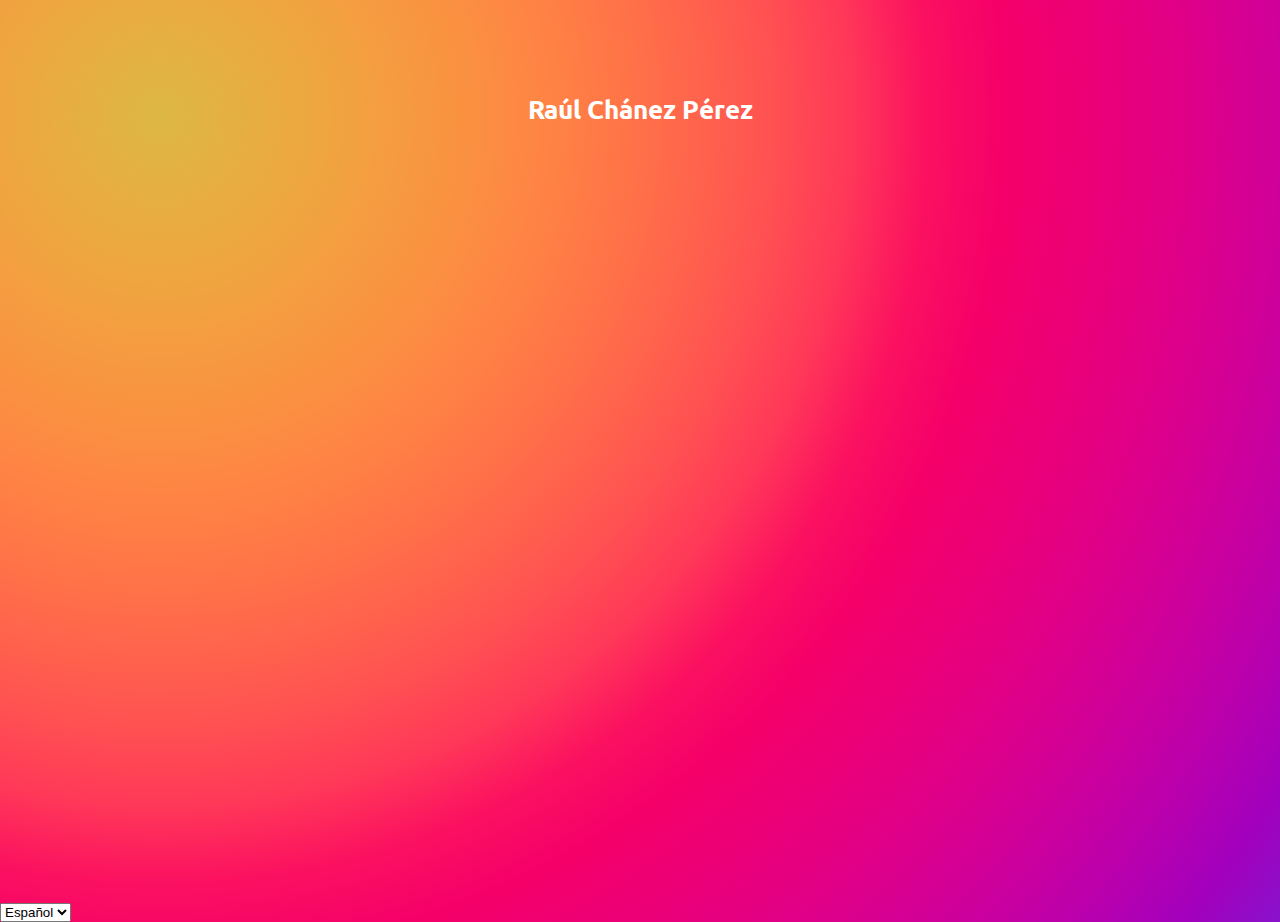
==== en/index.html @ fa61f263 "first commit" ====
<!DOCTYPE html>
<html lang="ES">

<head>
    <meta charset="UTF-8">
    <meta http-equiv="X-UA-Compatible" content="IE=edge">
    <meta name="viewport" content="width=device-width, initial-scale=1.0">
    <link rel="stylesheet" href="/css/style.css">
    <link rel="preconnect" href="https://fonts.gstatic.com">
    <link href="https://fonts.googleapis.com/css2?family=Ubuntu&display=swap" rel="stylesheet">
    <title>My CV</title>
</head>

<body>
    <header>
        <h1>Raúl Chánez Pérez</h1>
    </header>
    <footer>
        <select name="language" id="language" onchange="language()">
            <option value="ES" selected>Español</option>
            <option value="EN">English</option>
        </select>
    </footer>
    <script src="./js/code.js"></script>
</body>

</html>
---- css/style.css ----
* {
    box-sizing: border-box;
}

body {
    margin: 0;
    padding: 0;
    font-family: Ubuntu;
    background-image: radial-gradient(circle at 12.5% 12.5%, #dcb744 0, #e5af41 5.56%, #eea740 11.11%, #f59c40 16.67%, #fa9141 22.22%, #ff8444 27.78%, #ff7547 33.33%, #ff644c 38.89%, #ff5152 44.44%, #ff3858 50%, #fb1160 55.56%, #f50069 61.11%, #ed0075 66.67%, #e40082 72.22%, #d80090 77.78%, #ca009f 83.33%, #b800ae 88.89%, #a300bd 94.44%, #8912cb 100%);
}


/* Clear floats after the columns */

.row:after {
    content: "";
    display: table;
    clear: both;
}

header {
    background-size: cover;
    background-attachment: fixed;
    font-size: 1vw;
    height: 100vh;
    padding: 75px;
    color: white;
    text-align: center;
}

img {
    width: 20vw;
    height: 50vh;
    border-radius: 100px;
}

.column2 {
    width: 50%;
    padding: 75px;
    float: left;
}

#info {
    background-color: white;
    border-radius: 50px;
    margin: 50px;
}

.About>h2 {
    font-size: 30px;
}

.column1 {
    width: 100%;
    float: left;
    padding: 75px;
}

#experience {
    background-color: white;
    border-radius: 50px;
    margin: 50px;
}

#experience h2 {
    text-align: center;
    font-size: 3vw;
    color: blueviolet;
    ;
}

:root {
    --border-fondo1: 20px solid rgb(34, 231, 34, .3);
    --border-fondo2: 20px solid rgba(206, 11, 11, 0.3);
    --border-fondo3: 20px solid rgba(6, 22, 168, 0.3);
    --border1: 20px solid rgb(10, 214, 10);
    --border2: 20px solid rgb(204, 10, 4);
    --border3: 20px solid rgba(5, 21, 170);
}

.column2 .progreso {
    margin: 130px auto;
    border-radius: 50%;
    height: 200px;
    width: 200px;
    /*border-left: var(--border3);
    border-right: var(--border3);
    border-top: var(--border3);
    border-bottom: 25px solid transparent;*/
    position: relative;
    color: blueviolet;
    text-align: center;
}

.pro-1 {
    border: var(--border-fondo1);
    color: rgb(10, 214, 10);
}

.pro-2 {
    border: var(--border-fondo2);
    color: rgb(204, 10, 4);
}

.pro-3 {
    border: var(--border-fondo3);
    color: rgba(5, 21, 170);
}

.progreso h1 {
    font-family: sans-serif;
    margin-bottom: -37px;
}

.progreso h1,
h2 {
    margin-top: 40px;
}

.progreso h2 {
    font-size: 0.5vw;
    font-family: Arial, Helvetica, sans-serif;
}

.progreso .circle {
    border-radius: 50%;
    height: 100%;
    width: 100%;
    position: absolute;
    top: -20px;
    left: -20px;
    transform: rotate(-135deg);
}

.circle1 {
    border-top: var(--border1);
    border-left: var(--border1);
    border-right: 20px solid transparent;
    border-bottom: 20px solid transparent;
    animation: rotar1 1s linear forwards;
    animation-delay: 1s;
}

.circle2 {
    border-top: var(--border2);
    border-left: var(--border2);
    border-right: 20px solid transparent;
    border-bottom: 20px solid transparent;
    animation: rotar2 1s linear forwards;
    animation-delay: 2s;
}

.circle3 {
    border-top: var(--border3);
    border-left: var(--border3);
    border-right: 20px solid transparent;
    border-bottom: 20px solid transparent;
    animation: rotar3 1s linear forwards;
    animation-delay: 3s;
}

@keyframes rotar1 {
    100% {
        transform: rotate(-25deg);
    }
}

@keyframes rotar2 {
    100% {
        transform: rotate(-85deg);
    }
}

@keyframes rotar3 {
    100% {
        transform: rotate(25deg);
    }
}
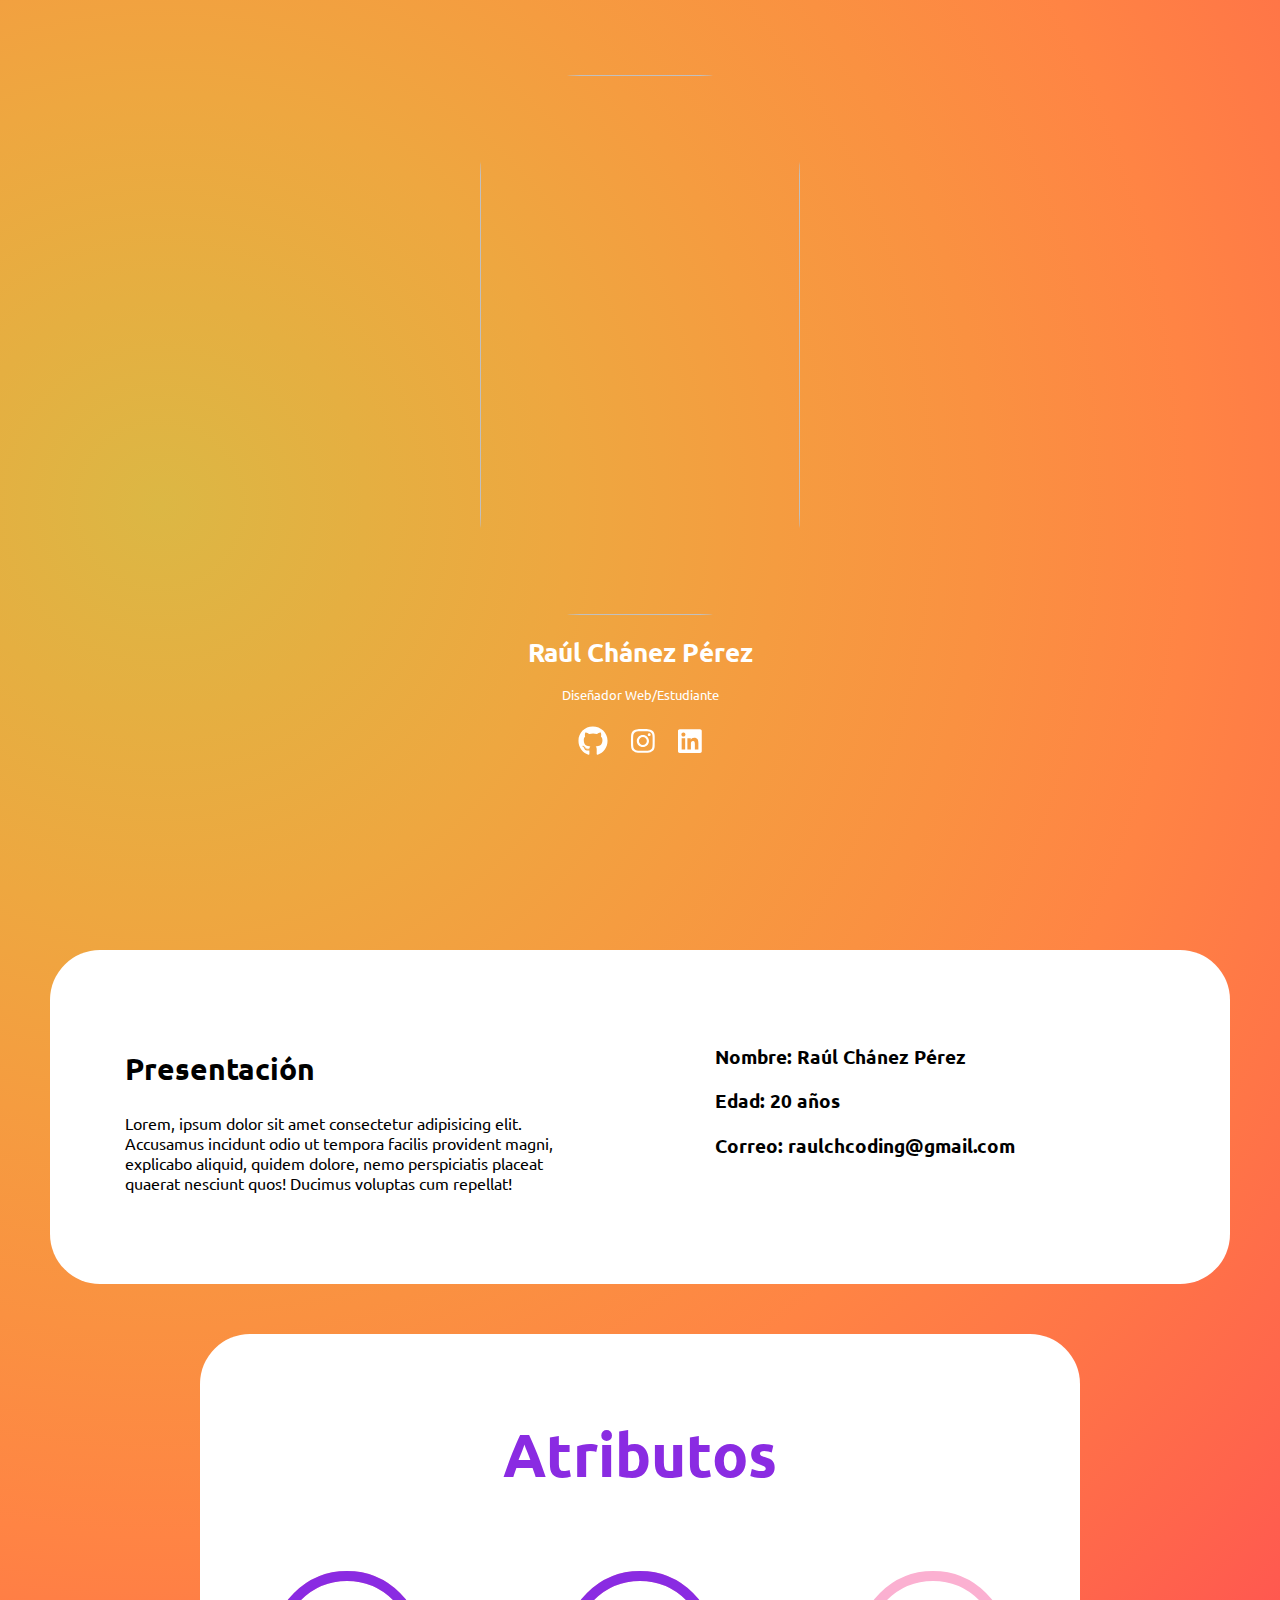
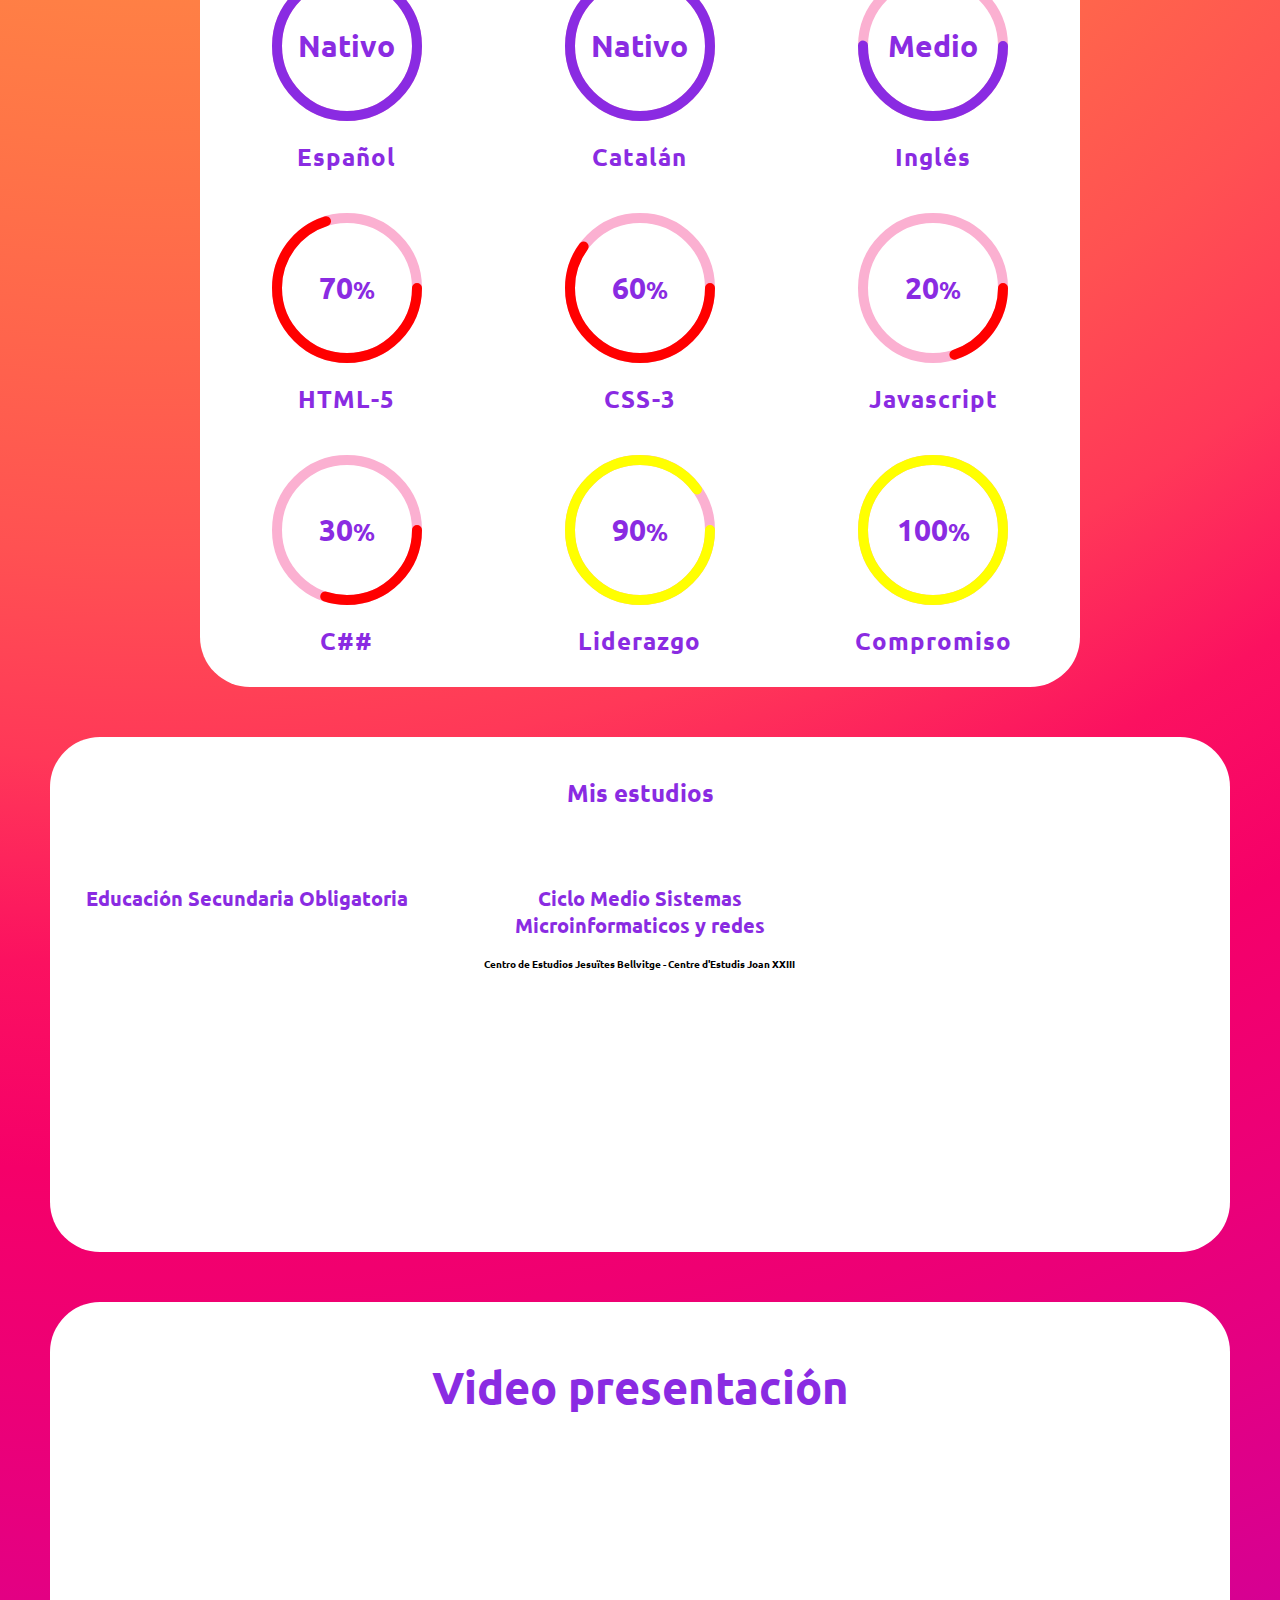
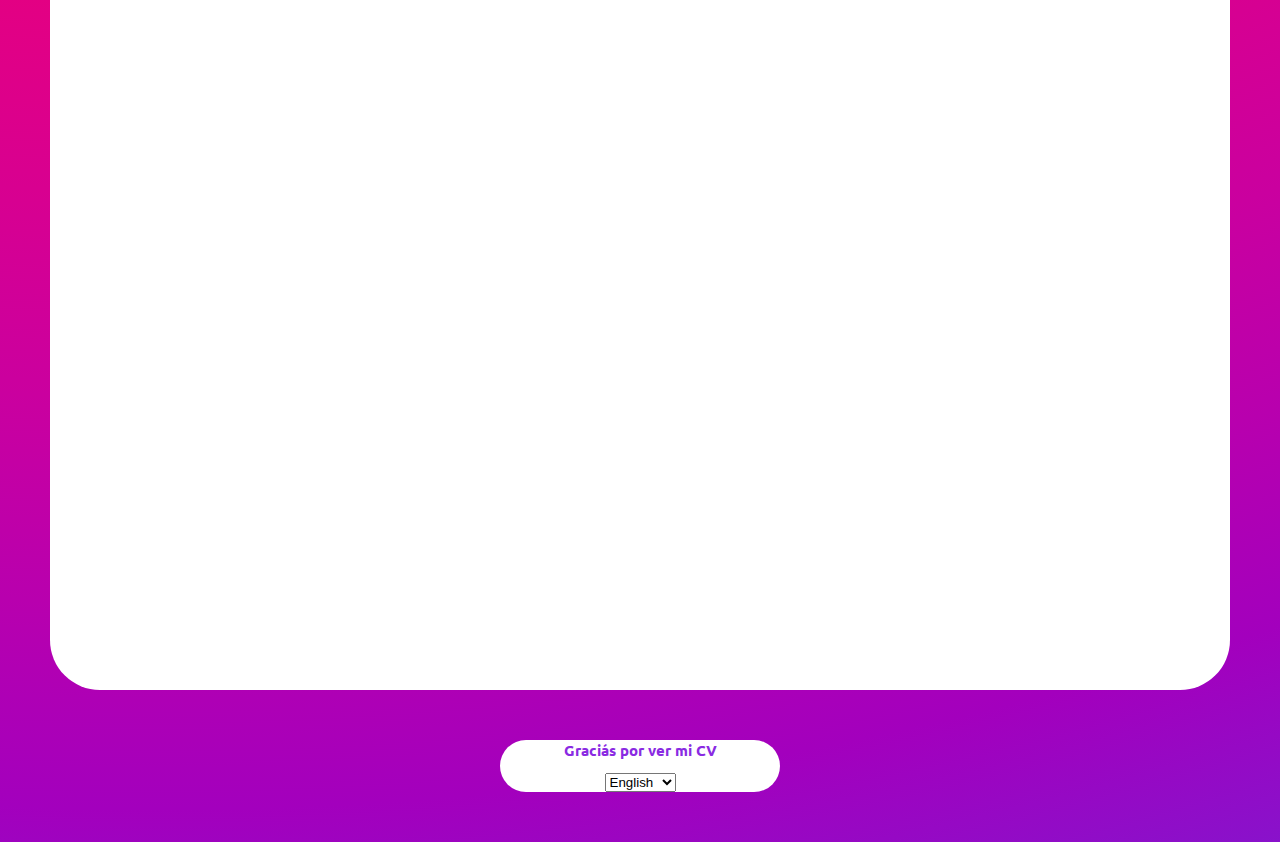
==== commit 721ef848: "Second commit" ====
--- a/en/index.html
+++ b/en/index.html
@@ -5,23 +5,199 @@
     <meta charset="UTF-8">
     <meta http-equiv="X-UA-Compatible" content="IE=edge">
     <meta name="viewport" content="width=device-width, initial-scale=1.0">
-    <link rel="stylesheet" href="/css/style.css">
+    <link rel="stylesheet" href="../css/style.css">
     <link rel="preconnect" href="https://fonts.gstatic.com">
     <link href="https://fonts.googleapis.com/css2?family=Ubuntu&display=swap" rel="stylesheet">
+
     <title>My CV</title>
 </head>
 
 <body>
-    <header>
-        <h1>Raúl Chánez Pérez</h1>
+    <header class="row">
+        <div class="yo">
+            <img src="../img/Raul.jpg" alt="">
+        </div>
+        <div>
+            <div>
+                <h1>Raúl Chánez Pérez</h1>
+                <p>Diseñador Web/Estudiante</p>
+            </div>
+            <div id="redes">
+                <a href="https://github.com/RaulChanez"><i class="fab fa-github"></i></a>
+                <a href="https://www.instagram.com/raulchanezperez/"><i class="fab fa-instagram"></i></a>
+                <a href="https://www.linkedin.com/feed/"><i class="fab fa-linkedin"></i></a>
+            </div>
+        </div>
+
     </header>
+    <section>
+        <div id="info" class="row">
+            <div class="column2 About">
+                <h2>Presentación</h2>
+                <p>Lorem, ipsum dolor sit amet consectetur adipisicing elit. Accusamus incidunt odio ut tempora facilis provident magni, explicabo aliquid, quidem dolore, nemo perspiciatis placeat quaerat nesciunt quos! Ducimus voluptas cum repellat!</p>
+            </div>
+            <div class="Basic column2">
+                <div>
+                    <h3>Nombre: Raúl Chánez Pérez</h3>
+                </div>
+                <div>
+                    <h3>Edad: 20 años</h3>
+                </div>
+                <div>
+                    <h3>Correo: raulchcoding@gmail.com</h3>
+                </div>
+            </div>
+        </div>
+        <div class="row" id="experience">
+            <div class="column1">
+                <h2>Atributos</h2>
+            </div>
+            <div class="box column2">
+                <div class="spanish percent">
+                    <svg>
+                    <circle cx="70" cy="70" r="70"></circle>
+                    <circle cx="70" cy="70" r="70"></circle>
+                  </svg>
+                    <div class="num">
+                        <h2>Nativo<span></span></h2>
+                    </div>
+                </div>
+                <h2 class="text">Español</h2>
+            </div>
+            <div class="box column2">
+                <div class="catalan percent">
+                    <svg>
+                    <circle cx="70" cy="70" r="70"></circle>
+                    <circle cx="70" cy="70" r="70"></circle>
+                  </svg>
+                    <div class="num">
+                        <h2>Nativo<span></span></h2>
+                    </div>
+                </div>
+                <h2 class="text">Catalán</h2>
+            </div>
+            <div class="box column2">
+                <div class="english percent">
+                    <svg>
+                    <circle cx="70" cy="70" r="70"></circle>
+                    <circle cx="70" cy="70" r="70"></circle>
+                  </svg>
+                    <div class="num">
+                        <h2>Medio<span></span></h2>
+                    </div>
+                </div>
+                <h2 class="text">Inglés</h2>
+            </div>
+            <div class="box column2">
+                <div class="html percent">
+                    <svg>
+                    <circle cx="70" cy="70" r="70"></circle>
+                    <circle cx="70" cy="70" r="70"></circle>
+                  </svg>
+                    <div class="num">
+                        <h2>70<span>%</span></h2>
+                    </div>
+                </div>
+                <h2 class="text">HTML-5</h2>
+            </div>
+            <div class="box column2">
+                <div class="css percent">
+                    <svg>
+                    <circle cx="70" cy="70" r="70"></circle>
+                    <circle cx="70" cy="70" r="70"></circle>
+                  </svg>
+                    <div class="num">
+                        <h2>60<span>%</span></h2>
+                    </div>
+                </div>
+                <h2 class="text">CSS-3</h2>
+            </div>
+            <div class="box column2">
+                <div class="java percent">
+                    <svg>
+                    <circle cx="70" cy="70" r="70"></circle>
+                    <circle cx="70" cy="70" r="70"></circle>
+                  </svg>
+                    <div class="num">
+                        <h2>20<span>%</span></h2>
+                    </div>
+                </div>
+                <h2 class="text">Javascript</h2>
+            </div>
+            <div class="box column2">
+                <div class="csh percent">
+                    <svg>
+                    <circle cx="70" cy="70" r="70"></circle>
+                    <circle cx="70" cy="70" r="70"></circle>
+                  </svg>
+                    <div class="num">
+                        <h2>30<span>%</span></h2>
+                    </div>
+                </div>
+                <h2 class="text">C##</h2>
+            </div>
+            <div class="box column2">
+                <div class="lider percent">
+                    <svg>
+                    <circle cx="70" cy="70" r="70"></circle>
+                    <circle cx="70" cy="70" r="70"></circle>
+                  </svg>
+                    <div class="num">
+                        <h2>90<span>%</span></h2>
+                    </div>
+                </div>
+                <h2 class="text">Liderazgo</h2>
+            </div>
+            <div class="box column2">
+                <div class="comp percent">
+                    <svg>
+                    <circle cx="70" cy="70" r="70"></circle>
+                    <circle cx="70" cy="70" r="70"></circle>
+                  </svg>
+                    <div class="num">
+                        <h2>100<span>%</span></h2>
+                    </div>
+                </div>
+                <h2 class="text">Compromiso</h2>
+            </div>
+        </div>
+        <div class="row" id="studies">
+            <div class="column1">
+                <h2>Mis estudios</h2>
+            </div>
+            <div class="column3">
+                <h2>Educación Secundaria Obligatoria</h2>
+            </div>
+            <div class="column3">
+                <h2>Ciclo Medio Sistemas Microinformaticos y redes</h2>
+                <h3>Centro de Estudios Jesuïtes Bellvitge - Centre d'Estudis Joan XXIII</h3>
+            </div>
+            <div class="column3">
+                <iframe src="https://www.google.com/maps/embed?pb=!1m18!1m12!1m3!1d2995.1133705573884!2d2.105097414864859!3d41.34988947926765!2m3!1f0!2f0!3f0!3m2!1i1024!2i768!4f13.1!3m3!1m2!1s0x12a498d64bd023fd%3A0x26089fc39cb352a3!2sJesu%C3%AFtes%20Bellvitge%20-%20Centre%20d&#39;Estudis%20Joan%20XXIII!5e0!3m2!1sca!2ses!4v1620140378106!5m2!1sca!2ses"
+                    style="border:0;" allowfullscreen="" loading="lazy"></iframe>
+            </div>
+
+        </div>
+        <div class="row" id="video">
+            <div class="column1">
+                <h2>Video presentación</h2>
+            </div>
+            <div class="video"><iframe src="https://www.youtube.com/embed/SRm2Ch4oFWs" title="YouTube video player" frameborder="0" allow="accelerometer; autoplay; clipboard-write; encrypted-media; gyroscope; picture-in-picture" allowfullscreen></iframe></div>
+
+        </div>
+    </section>
     <footer>
-        <select name="language" id="language" onchange="language()">
-            <option value="ES" selected>Español</option>
-            <option value="EN">English</option>
+        <div>
+            <h2>Graciás por ver mi CV</h2>
+            <select name="language" id="language" onchange="language()">
+            <option value="ES" selected>English</option>
+            <option value="EN">Español</option>
         </select>
+        </div>
     </footer>
-    <script src="./js/code.js"></script>
+
 </body>
+<script src="../js/code.js"></script>
+<script src="../fontawesome-free-5.15.3-web/js/all.min.js"></script>
 
 </html>--- a/css/style.css
+++ b/css/style.css
@@ -16,6 +16,12 @@
     content: "";
     display: table;
     clear: both;
+}
+
+#redes a svg {
+    font-size: 50px;
+    color: white;
+    padding: 10px;
 }
 
 header {
@@ -29,8 +35,8 @@
 }
 
 img {
-    width: 20vw;
-    height: 50vh;
+    width: 25vw;
+    height: 60vh;
     border-radius: 100px;
 }
 
@@ -50,129 +56,271 @@
     font-size: 30px;
 }
 
+
+/*Experiencia*/
+
 .column1 {
     width: 100%;
     float: left;
-    padding: 75px;
+    padding: 20px;
 }
 
 #experience {
     background-color: white;
     border-radius: 50px;
+    margin-left: 200px;
+    margin-right: 200px;
+    padding-top: 10px;
+}
+
+#experience .column1 {
+    color: blueviolet;
+    text-align: center;
+    font-size: 40px;
+}
+
+
+/*Barra de progreso*/
+
+.box {
+    width: 33.33%;
+    display: flex;
+    justify-content: center;
+    align-items: center;
+    position: relative;
+    flex-direction: column;
+    transition: transform .2s;
+    padding: 10px;
+}
+
+.box:hover {
+    transform: scale(1.3);
+}
+
+.box .percent {
+    width: 150px;
+    height: 150px;
+    position: relative;
+}
+
+.box .percent svg {
+    width: 150px;
+    height: 150px;
+    position: relative;
+}
+
+.box .percent svg circle {
+    width: 150px;
+    height: 150px;
+    fill: none;
+    stroke-width: 10;
+    stroke: #000;
+    transform: translate(5px, 5px);
+    stroke-dasharray: 440;
+    stroke-dashoffset: 440;
+    stroke-linecap: round;
+}
+
+.box .percent svg circle:nth-child(1) {
+    stroke-dashoffset: 0;
+    stroke: #FBB0D1;
+}
+
+
+/*Spanish*/
+
+.box .spanish svg circle:nth-child(2) {
+    stroke-dashoffset: calc(440 - (440 * 100) / 100);
+    stroke: blueviolet;
+}
+
+
+/*Catalán*/
+
+.box .catalan svg circle:nth-child(2) {
+    stroke-dashoffset: calc(440 - (440 * 100) / 100);
+    stroke: blueviolet;
+}
+
+
+/*Inglés*/
+
+.box .english svg circle:nth-child(2) {
+    stroke-dashoffset: calc(440 - (440 * 50) / 100);
+    stroke: blueviolet;
+}
+
+
+/*HTML-5*/
+
+.box .html svg circle:nth-child(2) {
+    stroke-dashoffset: calc(440 - (440 * 70) / 100);
+    stroke: red;
+}
+
+
+/*CSS-3*/
+
+.box .css svg circle:nth-child(2) {
+    stroke-dashoffset: calc(440 - (440 * 60) / 100);
+    stroke: red;
+}
+
+
+/*Java*/
+
+.box .java svg circle:nth-child(2) {
+    stroke-dashoffset: calc(440 - (440 * 20) / 100);
+    stroke: red;
+}
+
+
+/*C##*/
+
+.box .csh svg circle:nth-child(2) {
+    stroke-dashoffset: calc(440 - (440 * 30) / 100);
+    stroke: red;
+}
+
+
+/*liderazjo*/
+
+.box .lider svg circle:nth-child(2) {
+    stroke-dashoffset: calc(440 - (440 * 90) / 100);
+    stroke: yellow;
+}
+
+
+/*Compromiso*/
+
+.box .comp svg circle:nth-child(2) {
+    stroke-dashoffset: calc(440 - (440 * 100) / 100);
+    stroke: yellow;
+}
+
+.box .percent .num {
+    top: 0;
+    left: 0;
+    width: 100%;
+    height: 100%;
+    display: flex;
+    justify-content: center;
+    align-items: center;
+    position: absolute;
+    color: blueviolet;
+}
+
+.box .percent .num h2 {
+    font-size: 30px;
+}
+
+.box .percent .num h2 span {
+    font-size: 24px;
+}
+
+.box .text {
+    padding 10px 0 0;
+    color: blueviolet;
+    font-weight: 700;
+    letter-spacing: 1px;
+}
+
+#studies {
+    background-color: white;
+    border-radius: 50px;
     margin: 50px;
-}
-
-#experience h2 {
-    text-align: center;
-    font-size: 3vw;
-    color: blueviolet;
-    ;
-}
-
-:root {
-    --border-fondo1: 20px solid rgb(34, 231, 34, .3);
-    --border-fondo2: 20px solid rgba(206, 11, 11, 0.3);
-    --border-fondo3: 20px solid rgba(6, 22, 168, 0.3);
-    --border1: 20px solid rgb(10, 214, 10);
-    --border2: 20px solid rgb(204, 10, 4);
-    --border3: 20px solid rgba(5, 21, 170);
-}
-
-.column2 .progreso {
-    margin: 130px auto;
-    border-radius: 50%;
-    height: 200px;
-    width: 200px;
-    /*border-left: var(--border3);
-    border-right: var(--border3);
-    border-top: var(--border3);
-    border-bottom: 25px solid transparent;*/
-    position: relative;
-    color: blueviolet;
-    text-align: center;
-}
-
-.pro-1 {
-    border: var(--border-fondo1);
-    color: rgb(10, 214, 10);
-}
-
-.pro-2 {
-    border: var(--border-fondo2);
-    color: rgb(204, 10, 4);
-}
-
-.pro-3 {
-    border: var(--border-fondo3);
-    color: rgba(5, 21, 170);
-}
-
-.progreso h1 {
-    font-family: sans-serif;
-    margin-bottom: -37px;
-}
-
-.progreso h1,
-h2 {
-    margin-top: 40px;
-}
-
-.progreso h2 {
-    font-size: 0.5vw;
-    font-family: Arial, Helvetica, sans-serif;
-}
-
-.progreso .circle {
-    border-radius: 50%;
-    height: 100%;
-    width: 100%;
-    position: absolute;
-    top: -20px;
-    left: -20px;
-    transform: rotate(-135deg);
-}
-
-.circle1 {
-    border-top: var(--border1);
-    border-left: var(--border1);
-    border-right: 20px solid transparent;
-    border-bottom: 20px solid transparent;
-    animation: rotar1 1s linear forwards;
-    animation-delay: 1s;
-}
-
-.circle2 {
-    border-top: var(--border2);
-    border-left: var(--border2);
-    border-right: 20px solid transparent;
-    border-bottom: 20px solid transparent;
-    animation: rotar2 1s linear forwards;
-    animation-delay: 2s;
-}
-
-.circle3 {
-    border-top: var(--border3);
-    border-left: var(--border3);
-    border-right: 20px solid transparent;
-    border-bottom: 20px solid transparent;
-    animation: rotar3 1s linear forwards;
-    animation-delay: 3s;
-}
-
-@keyframes rotar1 {
-    100% {
-        transform: rotate(-25deg);
-    }
-}
-
-@keyframes rotar2 {
-    100% {
-        transform: rotate(-85deg);
-    }
-}
-
-@keyframes rotar3 {
-    100% {
-        transform: rotate(25deg);
+    text-align: center;
+    color: blueviolet;
+}
+
+.column3>h2 {
+    font-size: 20px;
+}
+
+.column3>h3 {
+    font-size: 10px;
+    color: black;
+}
+
+.column3>iframe {
+    width: 20vw;
+    height: 40vh;
+}
+
+.column3 {
+    width: 33.33%;
+    float: left;
+    padding: 20px;
+}
+
+#video {
+    background-color: white;
+    border-radius: 50px;
+    margin: 50px;
+    text-align: center;
+    color: blueviolet;
+    font-size: 30px;
+}
+
+.video>iframe {
+    width: 70vw;
+    height: 90vh;
+    border-color: blueviolet;
+}
+
+footer {
+    background-color: white;
+    border-radius: 50px;
+    margin: 50px;
+    text-align: center;
+    color: blueviolet;
+    font-size: 10px;
+    margin-left: 500px;
+    margin-right: 500px;
+}
+
+@media screen and (max-width:700px) {
+    header h1 {
+        font-size: 5vw;
+    }
+    header p {
+        font-size: 3vw;
+    }
+    img {
+        width: 50vw;
+    }
+    header {
+        padding: 20px;
+    }
+    .column2 {
+        width: 100%;
+    }
+    .box {
+        width: 50%;
+    }
+    #experience {
+        margin: 50px;
+    }
+    footer {
+        margin: 50px;
+        margin-left: 120px;
+        margin-right: 120px;
+    }
+    .box:hover {
+        transform: scale(1.1.5);
+    }
+    .video>iframe {
+        height: 50vh;
+        width: 60vw;
+    }
+    #video {
+        font-size: 2vw;
+        padding-bottom: 10px;
+    }
+    .column3 {
+        width: 100%;
+    }
+    .column3>iframe {
+        width: 100%;
     }
 }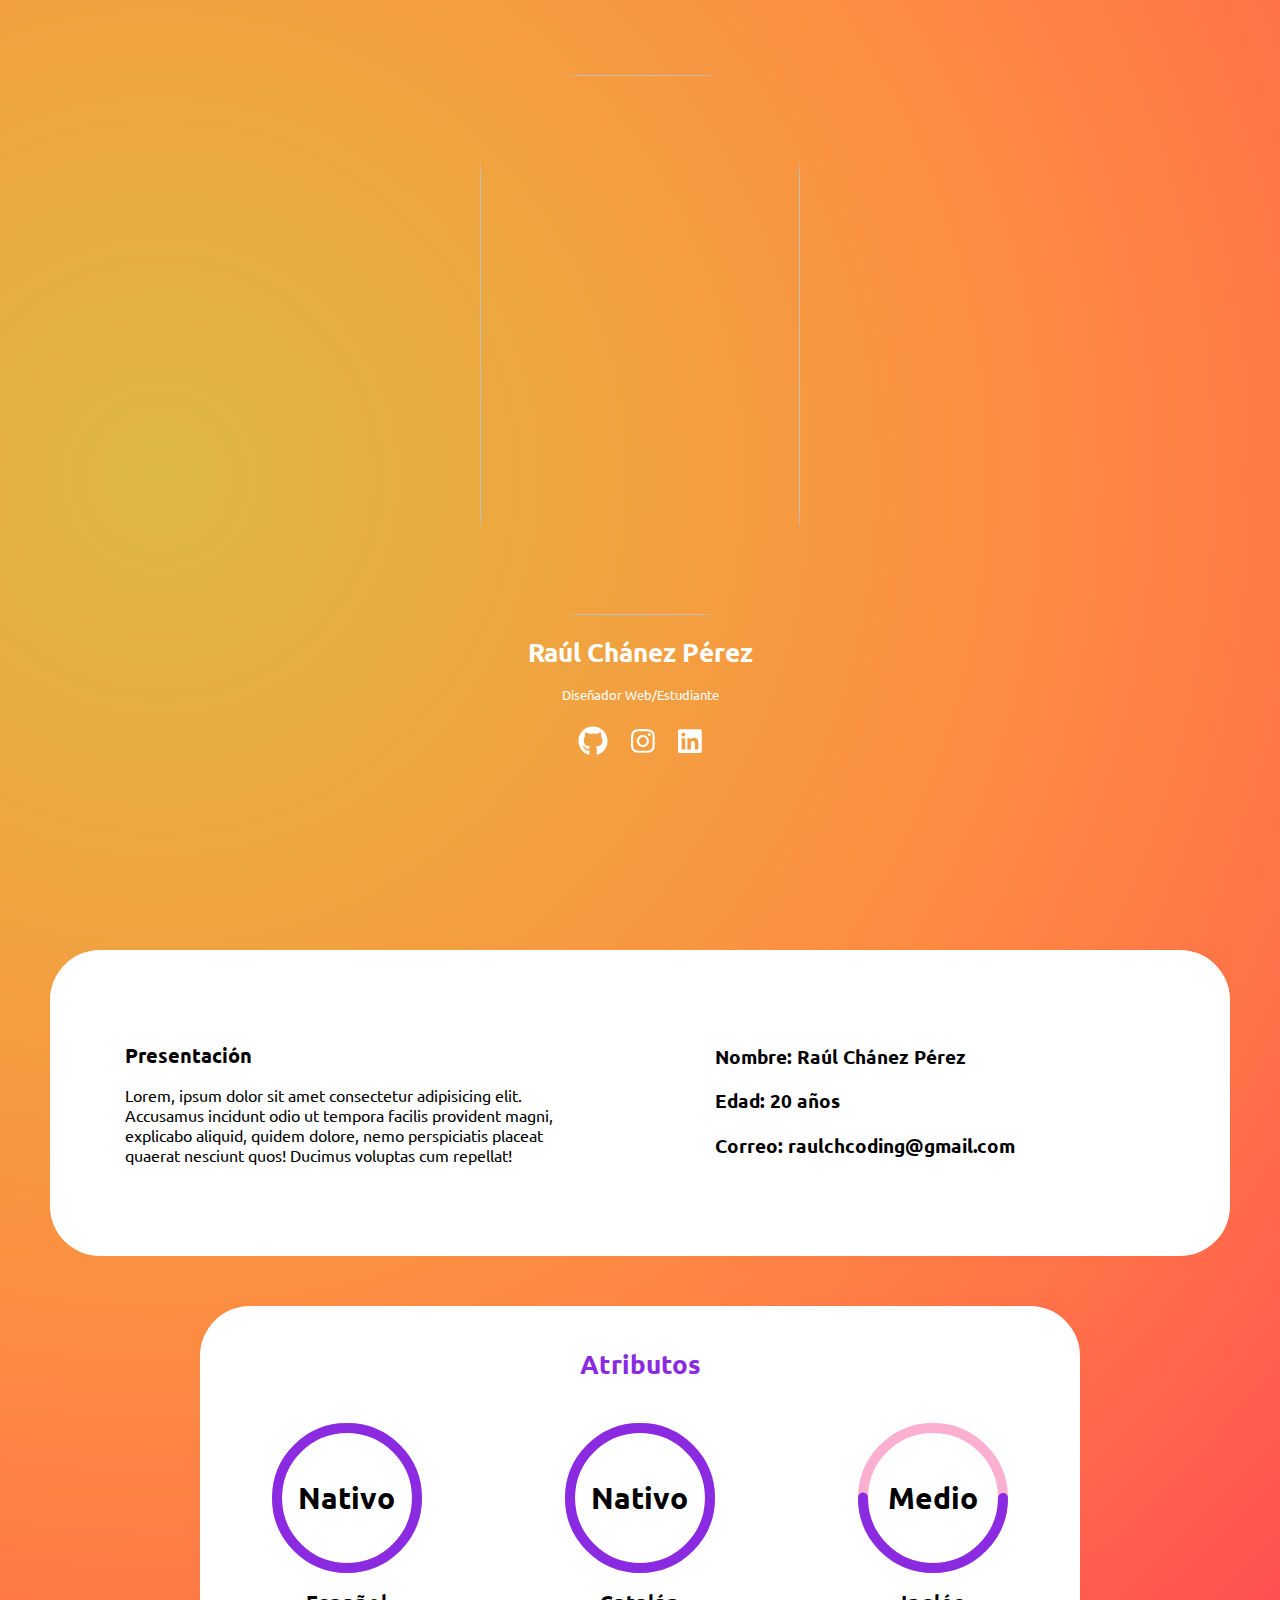
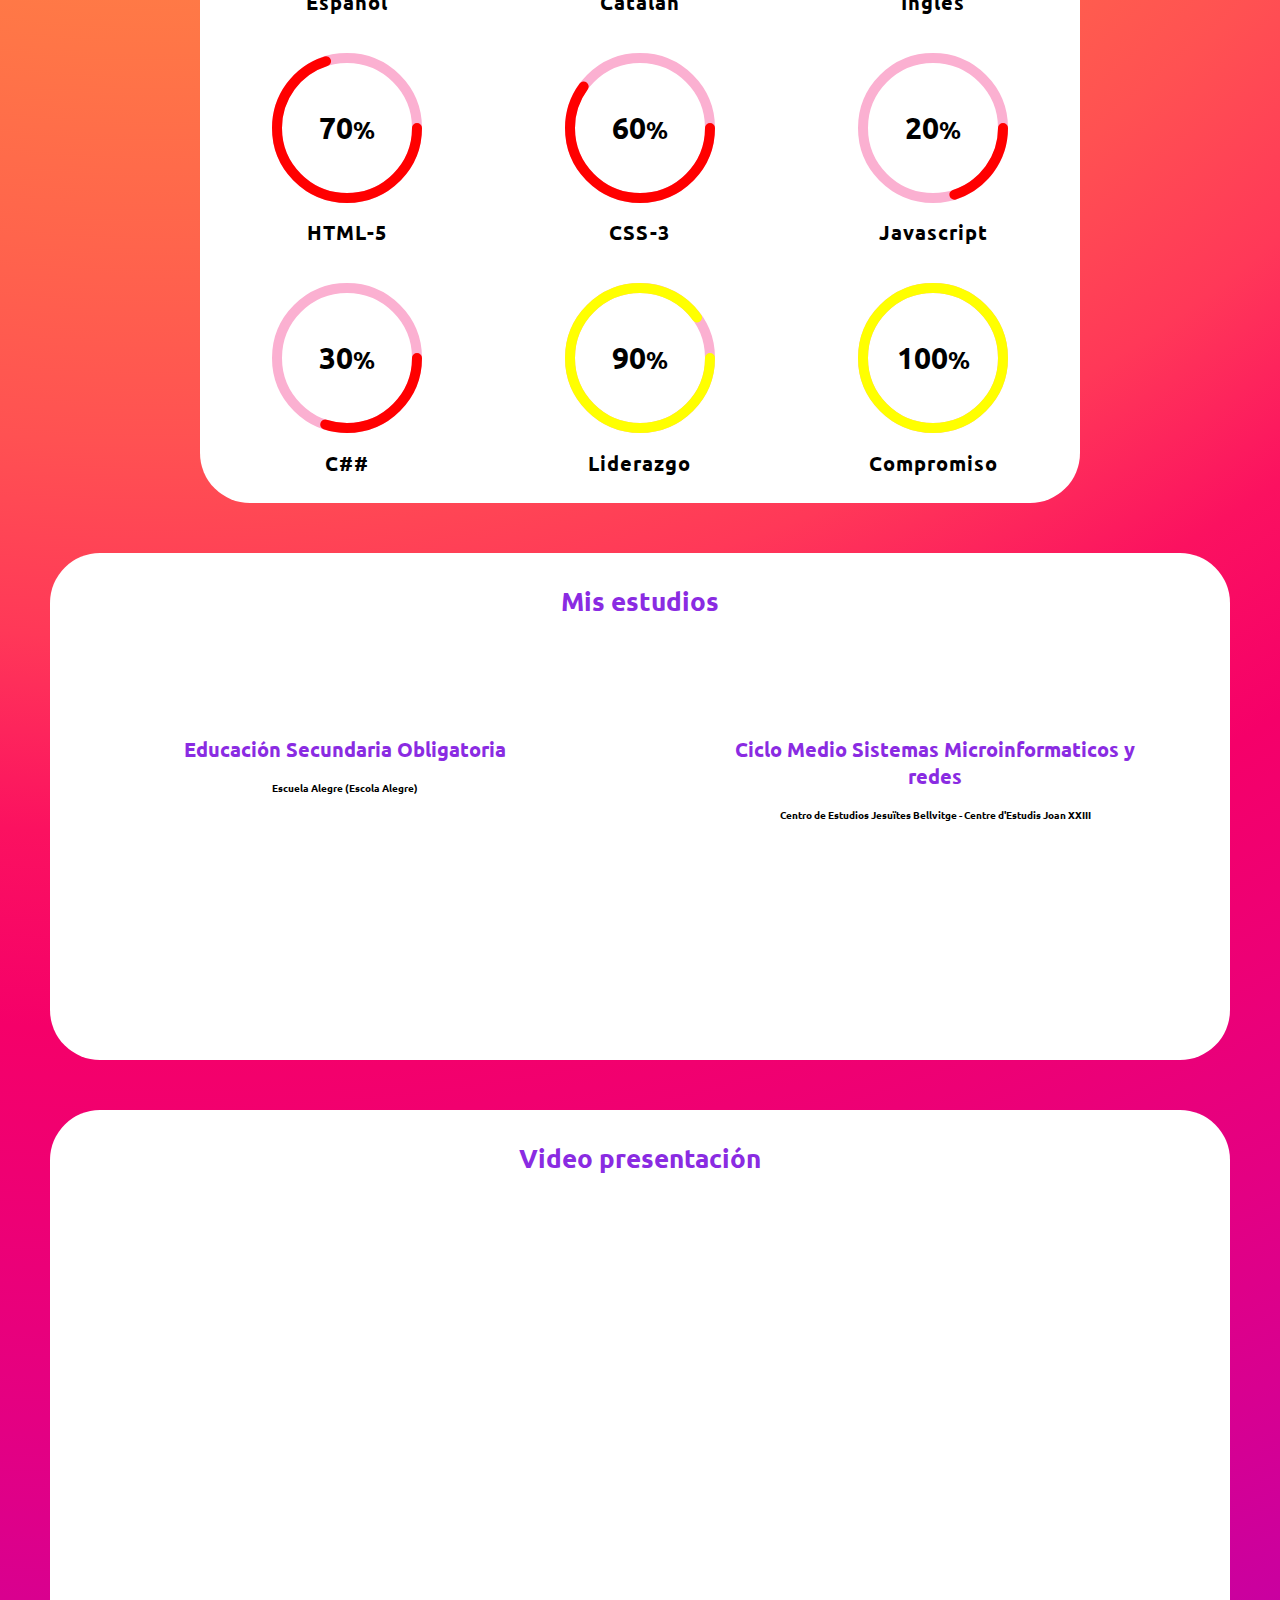
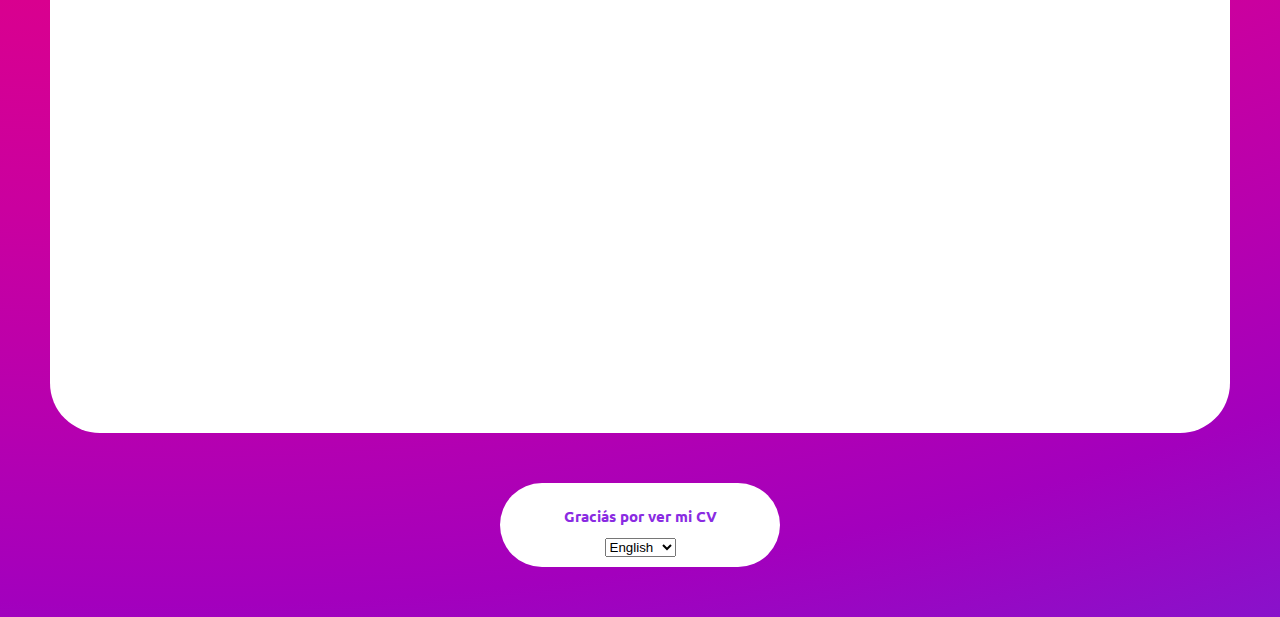
==== commit bfba43fa: "Tercer commit" ====
--- a/en/index.html
+++ b/en/index.html
@@ -165,14 +165,15 @@
             <div class="column1">
                 <h2>Mis estudios</h2>
             </div>
-            <div class="column3">
+            <div class="column2">
                 <h2>Educación Secundaria Obligatoria</h2>
-            </div>
-            <div class="column3">
+                <h3>Escuela Alegre (Escola Alegre)</h3>
+                <iframe src="https://www.google.com/maps/embed?pb=!1m18!1m12!1m3!1d2994.2310006179123!2d2.0980529148655918!3d41.36906567926586!2m3!1f0!2f0!3f0!3m2!1i1024!2i768!4f13.1!3m3!1m2!1s0x12a4991b85329c11%3A0xe5f3ed4513f1d3e6!2sEscuela%20Alegre!5e0!3m2!1sca!2ses!4v1620153126422!5m2!1sca!2ses"
+                    style="border:0;" allowfullscreen="" loading="lazy"></iframe>
+            </div>
+            <div class="column2">
                 <h2>Ciclo Medio Sistemas Microinformaticos y redes</h2>
                 <h3>Centro de Estudios Jesuïtes Bellvitge - Centre d'Estudis Joan XXIII</h3>
-            </div>
-            <div class="column3">
                 <iframe src="https://www.google.com/maps/embed?pb=!1m18!1m12!1m3!1d2995.1133705573884!2d2.105097414864859!3d41.34988947926765!2m3!1f0!2f0!3f0!3m2!1i1024!2i768!4f13.1!3m3!1m2!1s0x12a498d64bd023fd%3A0x26089fc39cb352a3!2sJesu%C3%AFtes%20Bellvitge%20-%20Centre%20d&#39;Estudis%20Joan%20XXIII!5e0!3m2!1sca!2ses!4v1620140378106!5m2!1sca!2ses"
                     style="border:0;" allowfullscreen="" loading="lazy"></iframe>
             </div>
--- a/css/style.css
+++ b/css/style.css
@@ -7,6 +7,16 @@
     padding: 0;
     font-family: Ubuntu;
     background-image: radial-gradient(circle at 12.5% 12.5%, #dcb744 0, #e5af41 5.56%, #eea740 11.11%, #f59c40 16.67%, #fa9141 22.22%, #ff8444 27.78%, #ff7547 33.33%, #ff644c 38.89%, #ff5152 44.44%, #ff3858 50%, #fb1160 55.56%, #f50069 61.11%, #ed0075 66.67%, #e40082 72.22%, #d80090 77.78%, #ca009f 83.33%, #b800ae 88.89%, #a300bd 94.44%, #8912cb 100%);
+}
+
+::-webkit-scrollbar {
+    width: 10px;
+    background-image: radial-gradient(circle at 12.5% 12.5%, #dcb744 0, #e5af41 5.56%, #eea740 11.11%, #f59c40 16.67%, #fa9141 22.22%, #ff8444 27.78%, #ff7547 33.33%, #ff644c 38.89%, #ff5152 44.44%, #ff3858 50%, #fb1160 55.56%, #f50069 61.11%, #ed0075 66.67%, #e40082 72.22%, #d80090 77.78%, #ca009f 83.33%, #b800ae 88.89%, #a300bd 94.44%, #8912cb 100%);
+}
+
+::-webkit-scrollbar-thumb {
+    background-color: white;
+    border-radius: 20px;
 }
 
 
@@ -62,7 +72,7 @@
 .column1 {
     width: 100%;
     float: left;
-    padding: 20px;
+    padding: 10px;
 }
 
 #experience {
@@ -207,7 +217,6 @@
     justify-content: center;
     align-items: center;
     position: absolute;
-    color: blueviolet;
 }
 
 .box .percent .num h2 {
@@ -220,11 +229,22 @@
 
 .box .text {
     padding 10px 0 0;
-    color: blueviolet;
     font-weight: 700;
     letter-spacing: 1px;
 }
 
+.box .blueviolet {
+    color: blueviolet;
+}
+
+.box .red {
+    color: red;
+}
+
+.box .amarillo {
+    color: yellow;
+}
+
 #studies {
     background-color: white;
     border-radius: 50px;
@@ -233,24 +253,32 @@
     color: blueviolet;
 }
 
-.column3>h2 {
+#studies>.column1 {
+    font-size: 40px;
+    padding-bottom: 5px;
+}
+
+.column1>h2 {
+    font-size: 2vw;
+}
+
+.column2>h2 {
     font-size: 20px;
 }
 
-.column3>h3 {
+.column2>h3 {
     font-size: 10px;
     color: black;
 }
 
-.column3>iframe {
-    width: 20vw;
-    height: 40vh;
-}
-
-.column3 {
-    width: 33.33%;
-    float: left;
-    padding: 20px;
+.secun {
+    height: 60vh;
+    width: 35vw;
+}
+
+.medi {
+    height: 60vh;
+    width: 35vw;
 }
 
 #video {
@@ -260,6 +288,7 @@
     text-align: center;
     color: blueviolet;
     font-size: 30px;
+    padding-bottom: 10px;
 }
 
 .video>iframe {
@@ -277,6 +306,7 @@
     font-size: 10px;
     margin-left: 500px;
     margin-right: 500px;
+    padding: 10px;
 }
 
 @media screen and (max-width:700px) {
@@ -323,4 +353,12 @@
     .column3>iframe {
         width: 100%;
     }
+    .secun {
+        height: 50vh;
+        width: 100%;
+    }
+    .medi {
+        height: 50vh;
+        width: 100%;
+    }
 }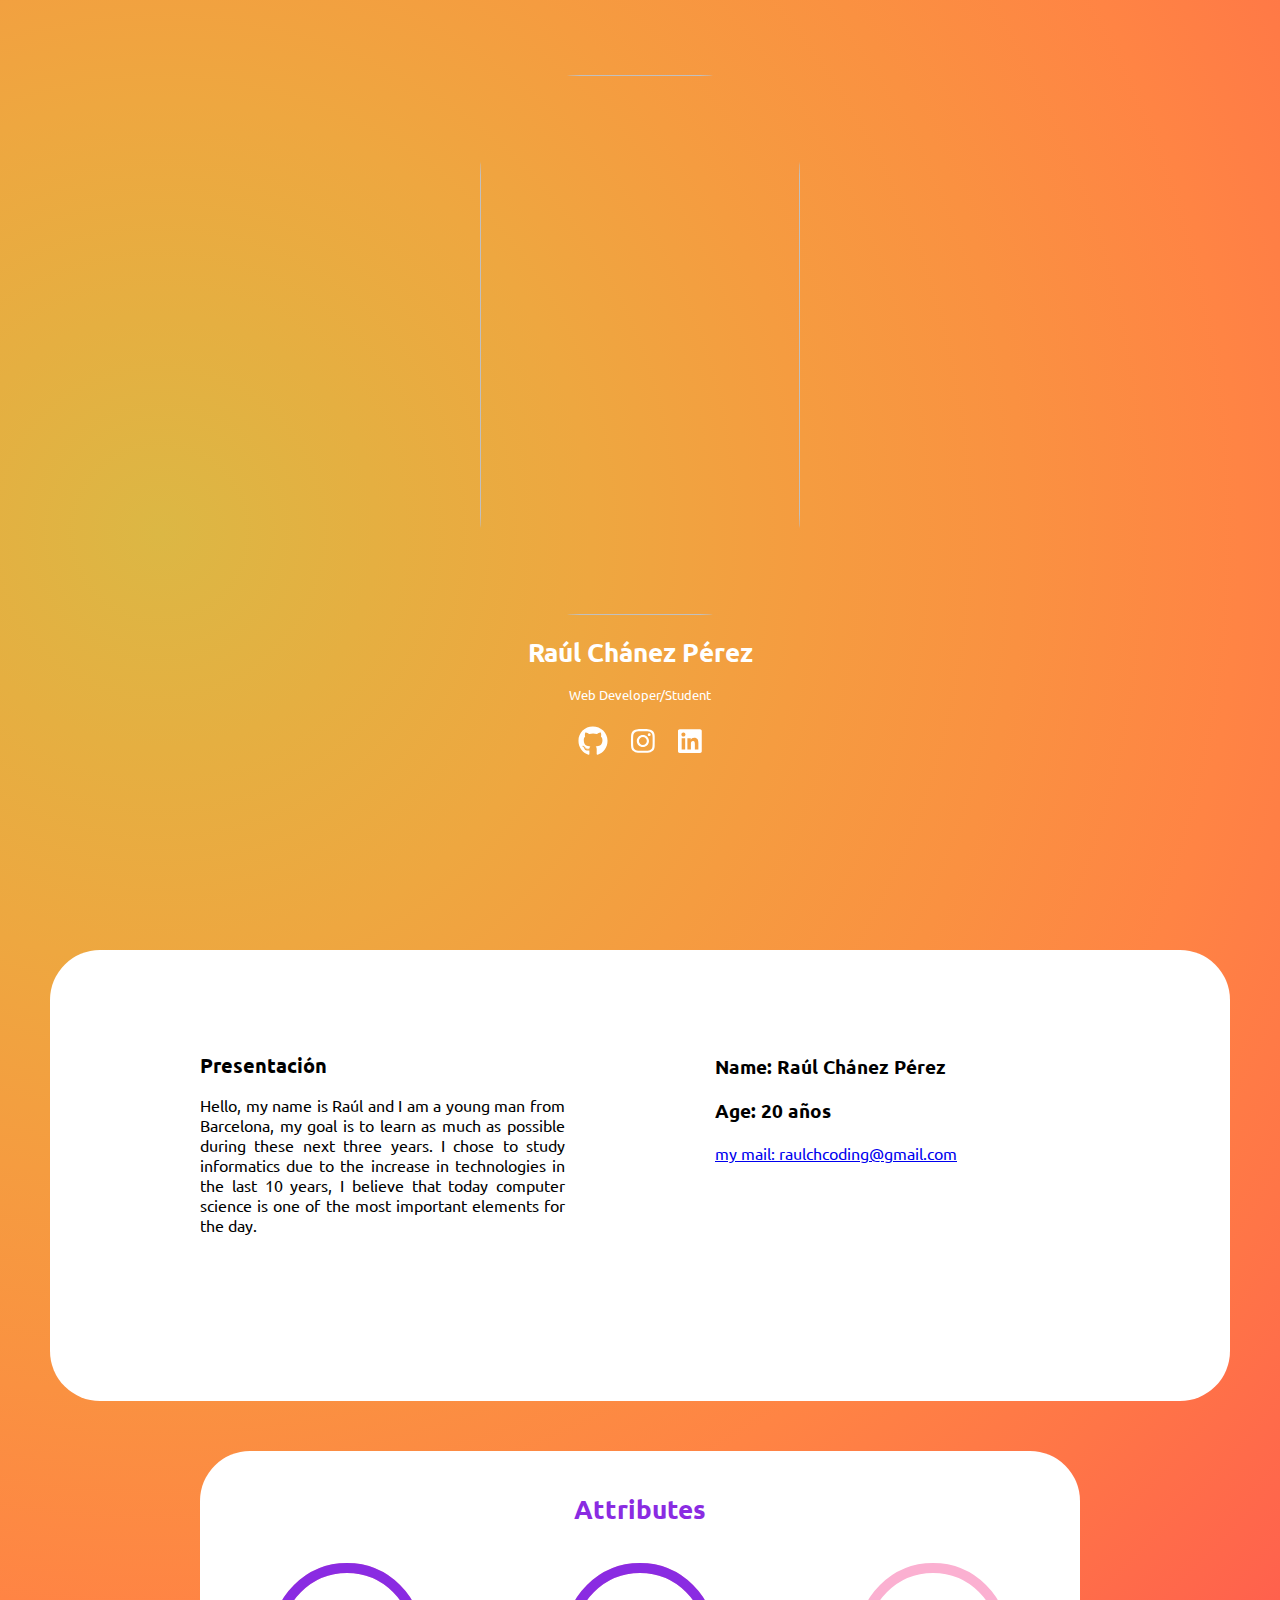
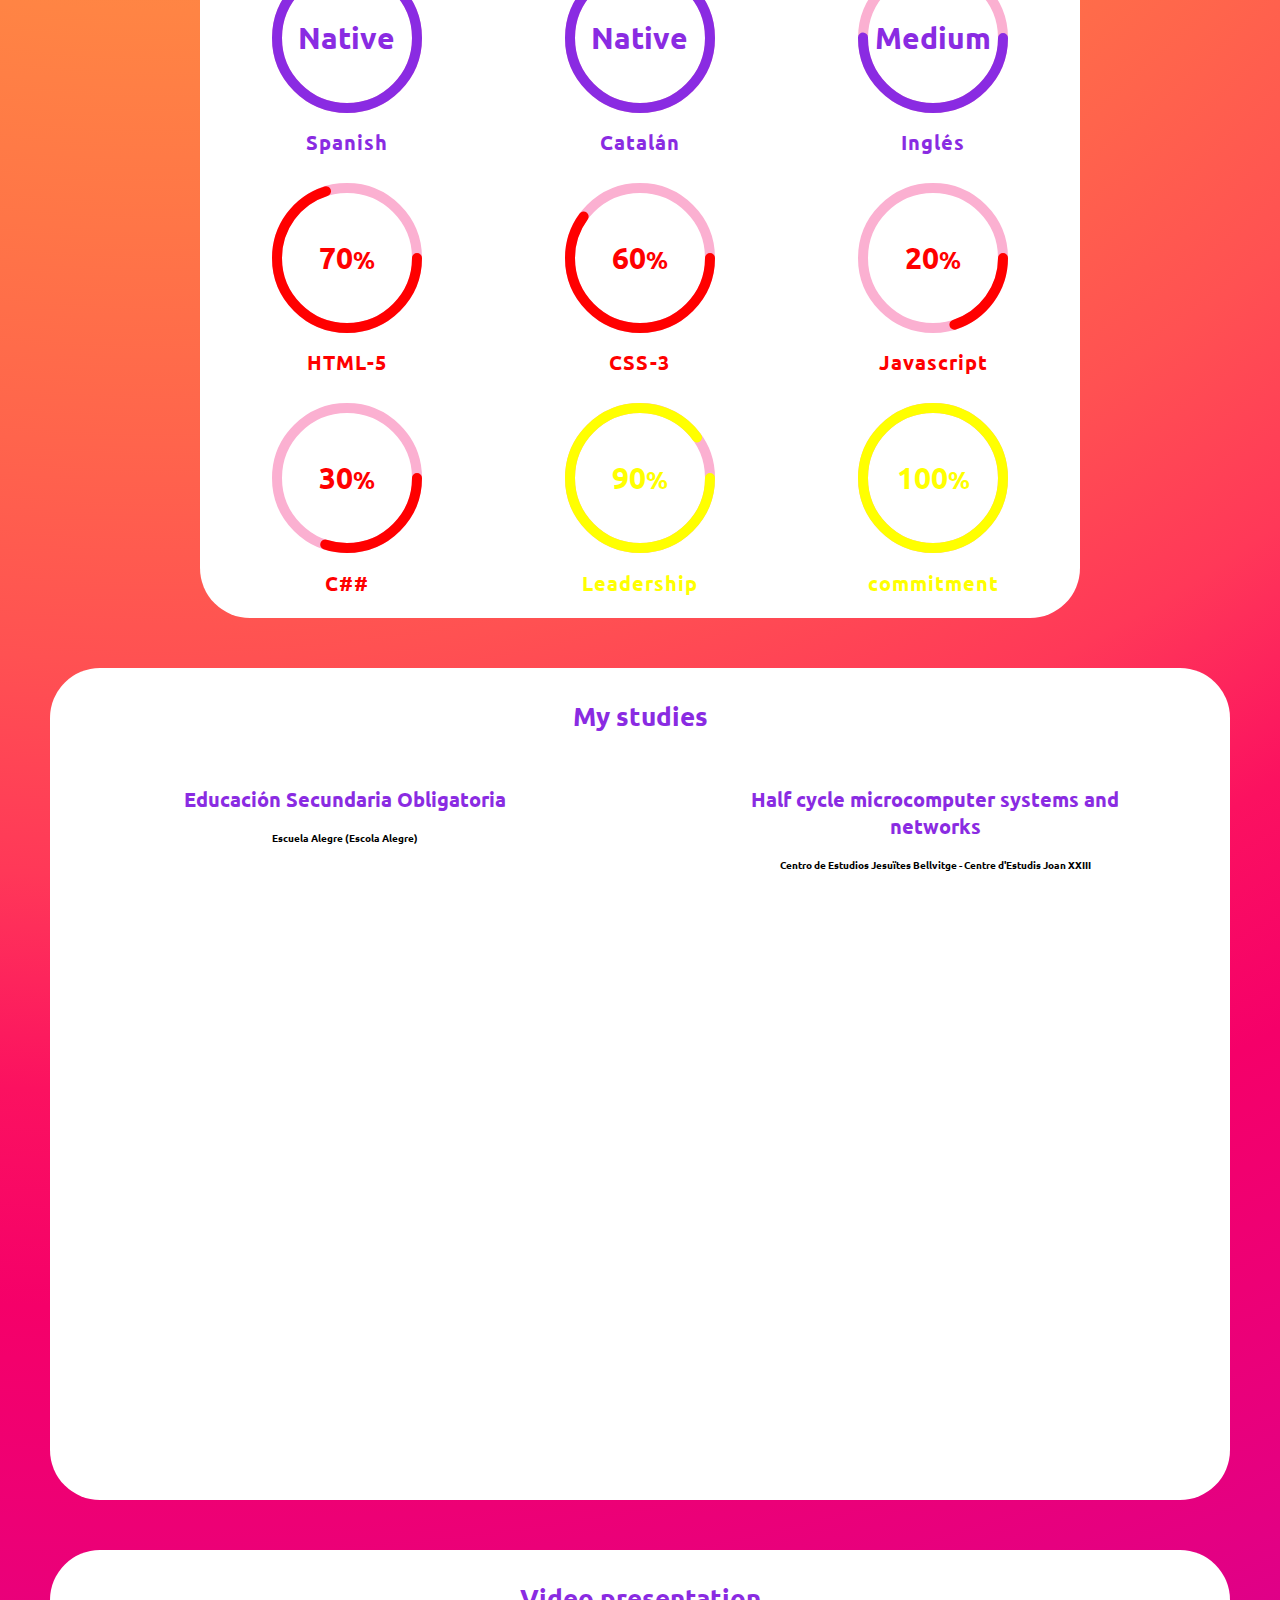
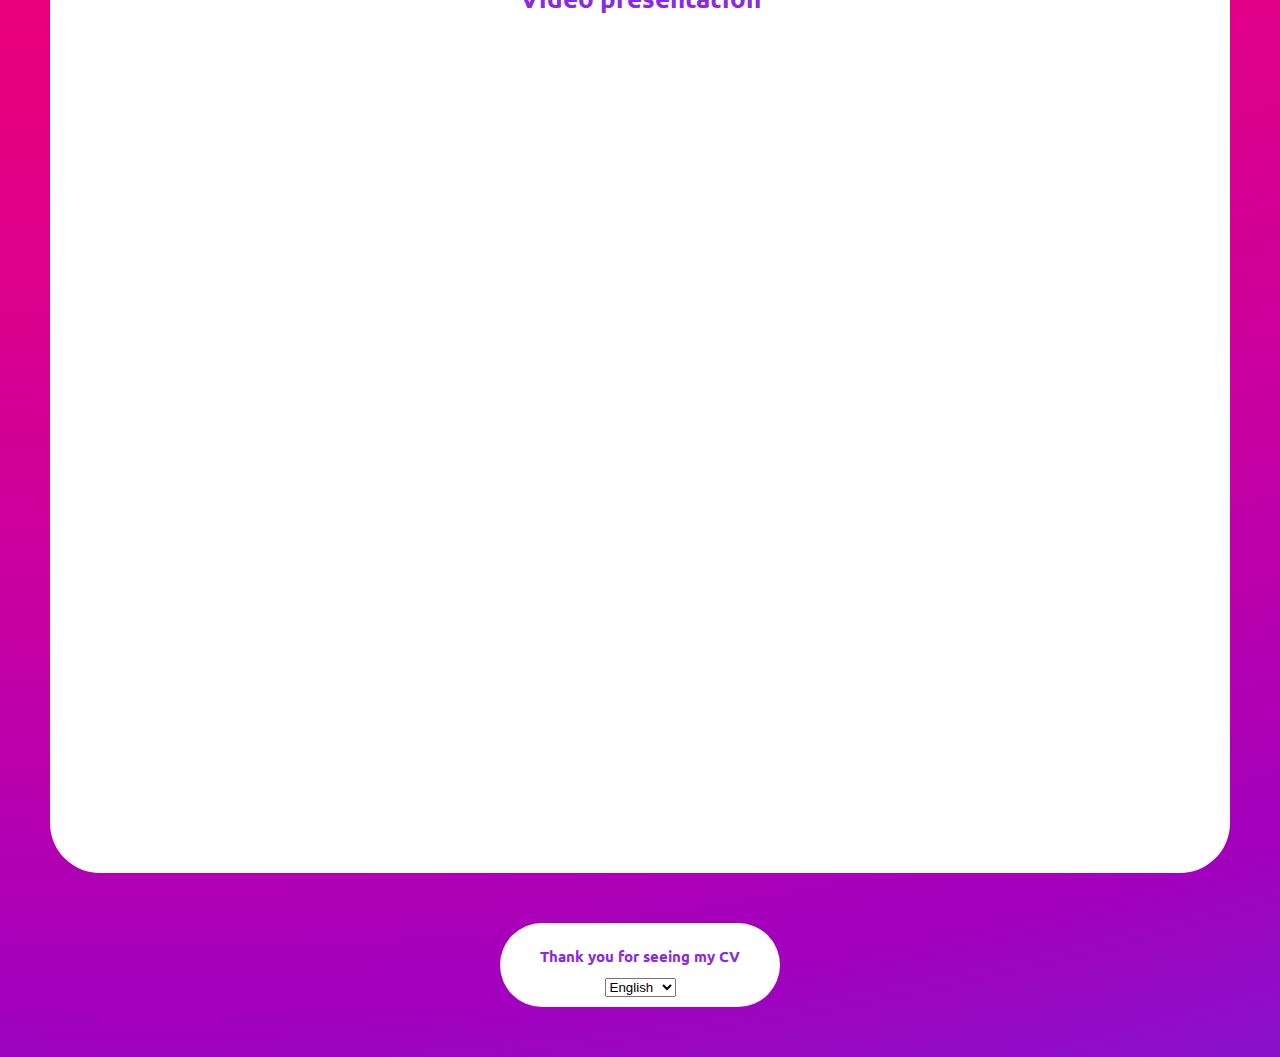
==== commit b0317a6c: "Quinto commit" ====
--- a/en/index.html
+++ b/en/index.html
@@ -20,7 +20,7 @@
         <div>
             <div>
                 <h1>Raúl Chánez Pérez</h1>
-                <p>Diseñador Web/Estudiante</p>
+                <p>Web Developer/Student</p>
             </div>
             <div id="redes">
                 <a href="https://github.com/RaulChanez"><i class="fab fa-github"></i></a>
@@ -34,23 +34,23 @@
         <div id="info" class="row">
             <div class="column2 About">
                 <h2>Presentación</h2>
-                <p>Lorem, ipsum dolor sit amet consectetur adipisicing elit. Accusamus incidunt odio ut tempora facilis provident magni, explicabo aliquid, quidem dolore, nemo perspiciatis placeat quaerat nesciunt quos! Ducimus voluptas cum repellat!</p>
+                <p>Hello, my name is Raúl and I am a young man from Barcelona, ​​my goal is to learn as much as possible during these next three years. I chose to study informatics due to the increase in technologies in the last 10 years, I believe that today computer science is one of the most important elements for the day.</p>
             </div>
             <div class="Basic column2">
                 <div>
-                    <h3>Nombre: Raúl Chánez Pérez</h3>
+                    <h3>Name: Raúl Chánez Pérez</h3>
                 </div>
                 <div>
-                    <h3>Edad: 20 años</h3>
+                    <h3>Age: 20 años</h3>
                 </div>
                 <div>
-                    <h3>Correo: raulchcoding@gmail.com</h3>
+                    <a href="mailto:raulchcoding@gmail.com">my mail: raulchcoding@gmail.com</a>
                 </div>
             </div>
         </div>
         <div class="row" id="experience">
             <div class="column1">
-                <h2>Atributos</h2>
+                <h2>Attributes</h2>
             </div>
             <div class="box column2">
                 <div class="spanish percent">
@@ -58,11 +58,11 @@
                     <circle cx="70" cy="70" r="70"></circle>
                     <circle cx="70" cy="70" r="70"></circle>
                   </svg>
-                    <div class="num">
-                        <h2>Nativo<span></span></h2>
-                    </div>
-                </div>
-                <h2 class="text">Español</h2>
+                    <div class="blueviolet num">
+                        <h2>Native<span></span></h2>
+                    </div>
+                </div>
+                <h2 class="blueviolet text">Spanish</h2>
             </div>
             <div class="box column2">
                 <div class="catalan percent">
@@ -70,11 +70,11 @@
                     <circle cx="70" cy="70" r="70"></circle>
                     <circle cx="70" cy="70" r="70"></circle>
                   </svg>
-                    <div class="num">
-                        <h2>Nativo<span></span></h2>
-                    </div>
-                </div>
-                <h2 class="text">Catalán</h2>
+                    <div class="blueviolet num">
+                        <h2>Native<span></span></h2>
+                    </div>
+                </div>
+                <h2 class="blueviolet text">Catalán</h2>
             </div>
             <div class="box column2">
                 <div class="english percent">
@@ -82,11 +82,11 @@
                     <circle cx="70" cy="70" r="70"></circle>
                     <circle cx="70" cy="70" r="70"></circle>
                   </svg>
-                    <div class="num">
-                        <h2>Medio<span></span></h2>
-                    </div>
-                </div>
-                <h2 class="text">Inglés</h2>
+                    <div class="num blueviolet">
+                        <h2>Medium<span></span></h2>
+                    </div>
+                </div>
+                <h2 class="blueviolet text">Inglés</h2>
             </div>
             <div class="box column2">
                 <div class="html percent">
@@ -94,11 +94,11 @@
                     <circle cx="70" cy="70" r="70"></circle>
                     <circle cx="70" cy="70" r="70"></circle>
                   </svg>
-                    <div class="num">
+                    <div class="red num">
                         <h2>70<span>%</span></h2>
                     </div>
                 </div>
-                <h2 class="text">HTML-5</h2>
+                <h2 class="red text">HTML-5</h2>
             </div>
             <div class="box column2">
                 <div class="css percent">
@@ -106,11 +106,11 @@
                     <circle cx="70" cy="70" r="70"></circle>
                     <circle cx="70" cy="70" r="70"></circle>
                   </svg>
-                    <div class="num">
+                    <div class="red num">
                         <h2>60<span>%</span></h2>
                     </div>
                 </div>
-                <h2 class="text">CSS-3</h2>
+                <h2 class="red text">CSS-3</h2>
             </div>
             <div class="box column2">
                 <div class="java percent">
@@ -118,11 +118,11 @@
                     <circle cx="70" cy="70" r="70"></circle>
                     <circle cx="70" cy="70" r="70"></circle>
                   </svg>
-                    <div class="num">
+                    <div class="red num">
                         <h2>20<span>%</span></h2>
                     </div>
                 </div>
-                <h2 class="text">Javascript</h2>
+                <h2 class="red text">Javascript</h2>
             </div>
             <div class="box column2">
                 <div class="csh percent">
@@ -130,11 +130,11 @@
                     <circle cx="70" cy="70" r="70"></circle>
                     <circle cx="70" cy="70" r="70"></circle>
                   </svg>
-                    <div class="num">
+                    <div class="red num">
                         <h2>30<span>%</span></h2>
                     </div>
                 </div>
-                <h2 class="text">C##</h2>
+                <h2 class="red text">C##</h2>
             </div>
             <div class="box column2">
                 <div class="lider percent">
@@ -142,11 +142,11 @@
                     <circle cx="70" cy="70" r="70"></circle>
                     <circle cx="70" cy="70" r="70"></circle>
                   </svg>
-                    <div class="num">
+                    <div class="amarillo num">
                         <h2>90<span>%</span></h2>
                     </div>
                 </div>
-                <h2 class="text">Liderazgo</h2>
+                <h2 class="text amarillo">Leadership</h2>
             </div>
             <div class="box column2">
                 <div class="comp percent">
@@ -154,45 +154,45 @@
                     <circle cx="70" cy="70" r="70"></circle>
                     <circle cx="70" cy="70" r="70"></circle>
                   </svg>
-                    <div class="num">
+                    <div class="amarillo num">
                         <h2>100<span>%</span></h2>
                     </div>
                 </div>
-                <h2 class="text">Compromiso</h2>
+                <h2 class="text amarillo">commitment</h2>
             </div>
         </div>
         <div class="row" id="studies">
             <div class="column1">
-                <h2>Mis estudios</h2>
+                <h2>My studies</h2>
             </div>
             <div class="column2">
                 <h2>Educación Secundaria Obligatoria</h2>
                 <h3>Escuela Alegre (Escola Alegre)</h3>
-                <iframe src="https://www.google.com/maps/embed?pb=!1m18!1m12!1m3!1d2994.2310006179123!2d2.0980529148655918!3d41.36906567926586!2m3!1f0!2f0!3f0!3m2!1i1024!2i768!4f13.1!3m3!1m2!1s0x12a4991b85329c11%3A0xe5f3ed4513f1d3e6!2sEscuela%20Alegre!5e0!3m2!1sca!2ses!4v1620153126422!5m2!1sca!2ses"
+                <iframe class="secun" src="https://www.google.com/maps/embed?pb=!1m18!1m12!1m3!1d2994.2310006179123!2d2.0980529148655918!3d41.36906567926586!2m3!1f0!2f0!3f0!3m2!1i1024!2i768!4f13.1!3m3!1m2!1s0x12a4991b85329c11%3A0xe5f3ed4513f1d3e6!2sEscuela%20Alegre!5e0!3m2!1sca!2ses!4v1620153126422!5m2!1sca!2ses"
                     style="border:0;" allowfullscreen="" loading="lazy"></iframe>
             </div>
             <div class="column2">
-                <h2>Ciclo Medio Sistemas Microinformaticos y redes</h2>
+                <h2>Half cycle microcomputer systems and networks</h2>
                 <h3>Centro de Estudios Jesuïtes Bellvitge - Centre d'Estudis Joan XXIII</h3>
-                <iframe src="https://www.google.com/maps/embed?pb=!1m18!1m12!1m3!1d2995.1133705573884!2d2.105097414864859!3d41.34988947926765!2m3!1f0!2f0!3f0!3m2!1i1024!2i768!4f13.1!3m3!1m2!1s0x12a498d64bd023fd%3A0x26089fc39cb352a3!2sJesu%C3%AFtes%20Bellvitge%20-%20Centre%20d&#39;Estudis%20Joan%20XXIII!5e0!3m2!1sca!2ses!4v1620140378106!5m2!1sca!2ses"
+                <iframe class="medi" src="https://www.google.com/maps/embed?pb=!1m18!1m12!1m3!1d2995.1133705573884!2d2.105097414864859!3d41.34988947926765!2m3!1f0!2f0!3f0!3m2!1i1024!2i768!4f13.1!3m3!1m2!1s0x12a498d64bd023fd%3A0x26089fc39cb352a3!2sJesu%C3%AFtes%20Bellvitge%20-%20Centre%20d&#39;Estudis%20Joan%20XXIII!5e0!3m2!1sca!2ses!4v1620140378106!5m2!1sca!2ses"
                     style="border:0;" allowfullscreen="" loading="lazy"></iframe>
             </div>
 
         </div>
         <div class="row" id="video">
             <div class="column1">
-                <h2>Video presentación</h2>
-            </div>
-            <div class="video"><iframe src="https://www.youtube.com/embed/SRm2Ch4oFWs" title="YouTube video player" frameborder="0" allow="accelerometer; autoplay; clipboard-write; encrypted-media; gyroscope; picture-in-picture" allowfullscreen></iframe></div>
+                <h2>Video presentation</h2>
+            </div>
+            <div class="video"><iframe src="https://www.youtube.com/embed/lWdHe2J_-aI" title="YouTube video player" frameborder="0" allow="accelerometer; autoplay; clipboard-write; encrypted-media; gyroscope; picture-in-picture" allowfullscreen></iframe></div>
 
         </div>
     </section>
     <footer>
         <div>
-            <h2>Graciás por ver mi CV</h2>
+            <h2>Thank you for seeing my CV</h2>
             <select name="language" id="language" onchange="language()">
             <option value="ES" selected>English</option>
-            <option value="EN">Español</option>
+            <option value="EN">Spanish</option>
         </select>
         </div>
     </footer>
--- a/css/style.css
+++ b/css/style.css
@@ -54,12 +54,15 @@
     width: 50%;
     padding: 75px;
     float: left;
+    padding-top: 10px;
 }
 
 #info {
     background-color: white;
     border-radius: 50px;
     margin: 50px;
+    text-align: justify;
+    padding: 75px;
 }
 
 .About>h2 {
@@ -100,11 +103,11 @@
     position: relative;
     flex-direction: column;
     transition: transform .2s;
-    padding: 10px;
+    padding: 5px;
 }
 
 .box:hover {
-    transform: scale(1.3);
+    transform: scale(1.2);
 }
 
 .box .percent {
@@ -321,6 +324,11 @@
     }
     header {
         padding: 20px;
+        padding-bottom: 5px;
+    }
+    #info {
+        margin: 10px;
+        padding: 5px;
     }
     .column2 {
         width: 100%;
@@ -329,12 +337,11 @@
         width: 50%;
     }
     #experience {
-        margin: 50px;
+        margin: 10px;
     }
     footer {
         margin: 50px;
-        margin-left: 120px;
-        margin-right: 120px;
+        padding: 10px;
     }
     .box:hover {
         transform: scale(1.1.5);
@@ -346,12 +353,19 @@
     #video {
         font-size: 2vw;
         padding-bottom: 10px;
+        margin: 10px;
+        padding: 10px;
     }
     .column3 {
         width: 100%;
     }
-    .column3>iframe {
-        width: 100%;
+    .column2>iframe {
+        width: 100%;
+        height: 40vh;
+    }
+    #studies {
+        margin: 10px;
+        padding: 5px;
     }
     .secun {
         height: 50vh;
@@ -361,4 +375,8 @@
         height: 50vh;
         width: 100%;
     }
+    .column1>h2 {
+        font-size: 7vw;
+    }
+    
 }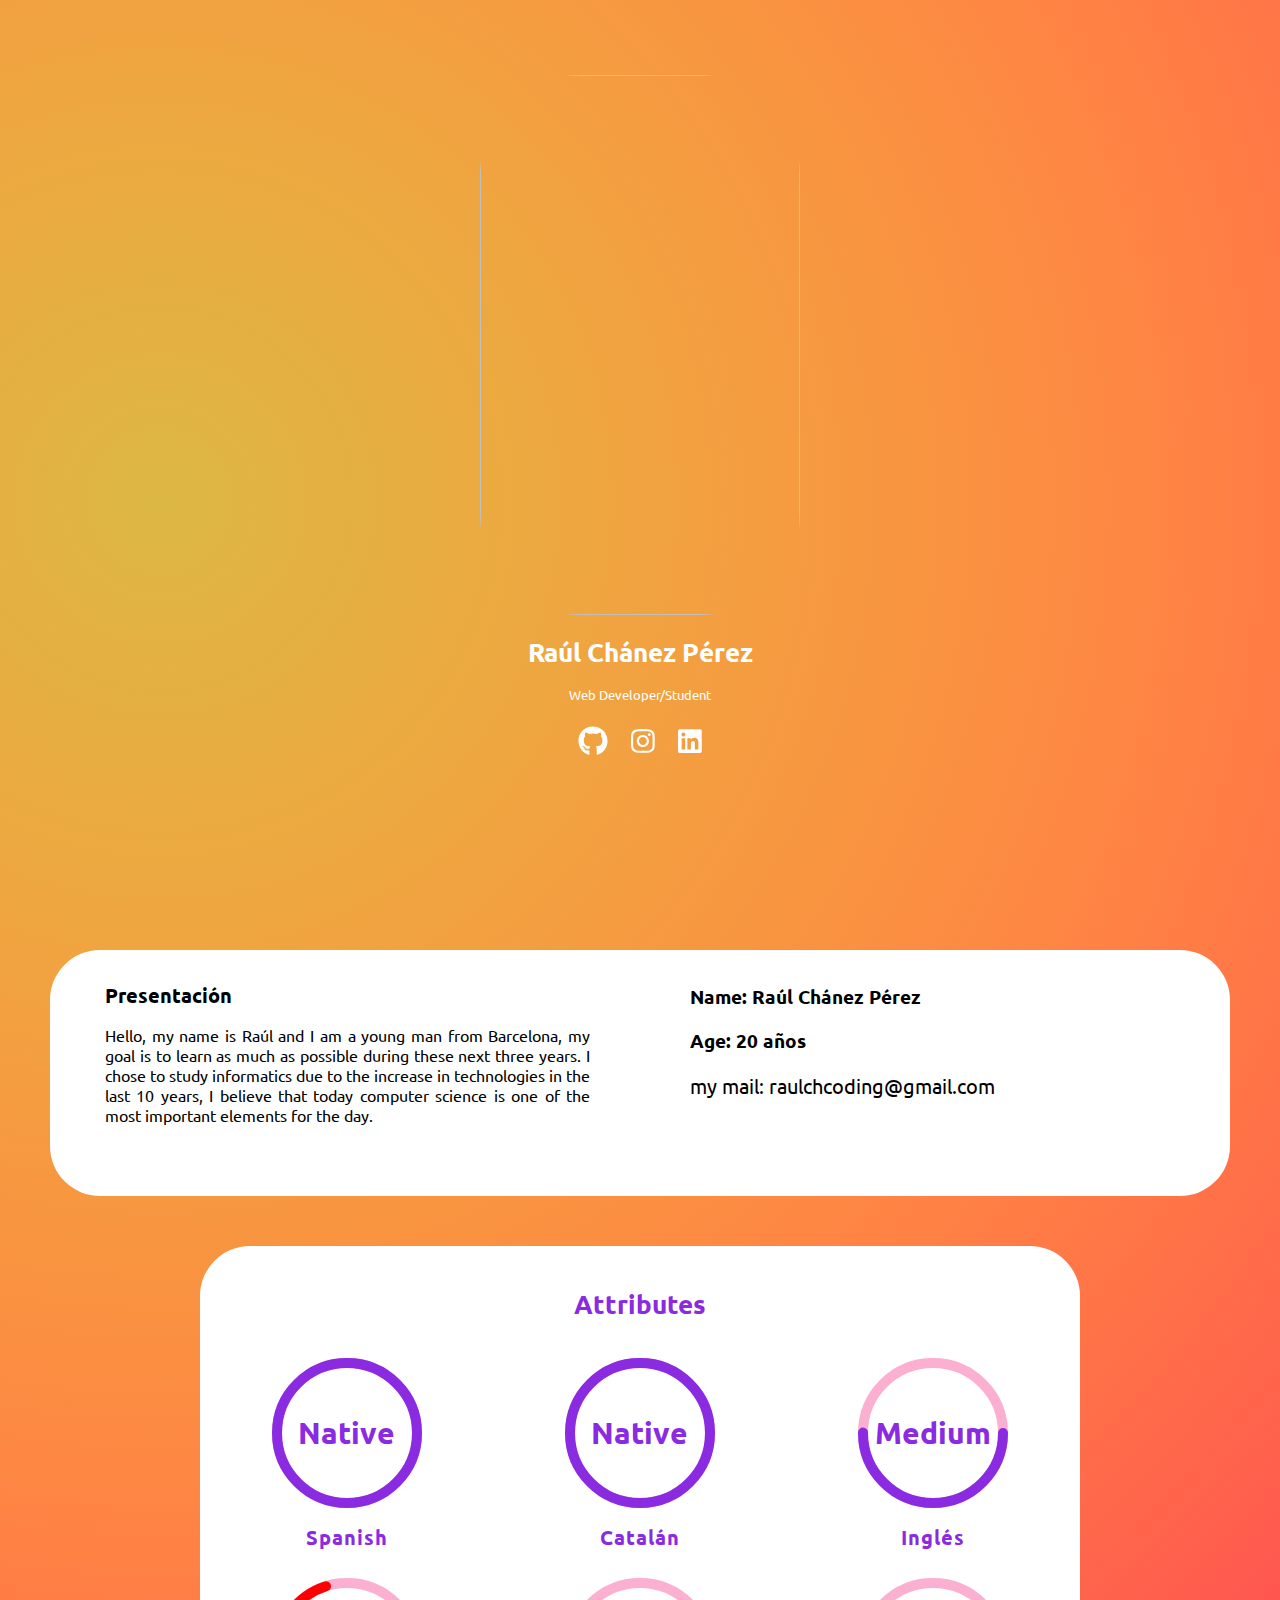
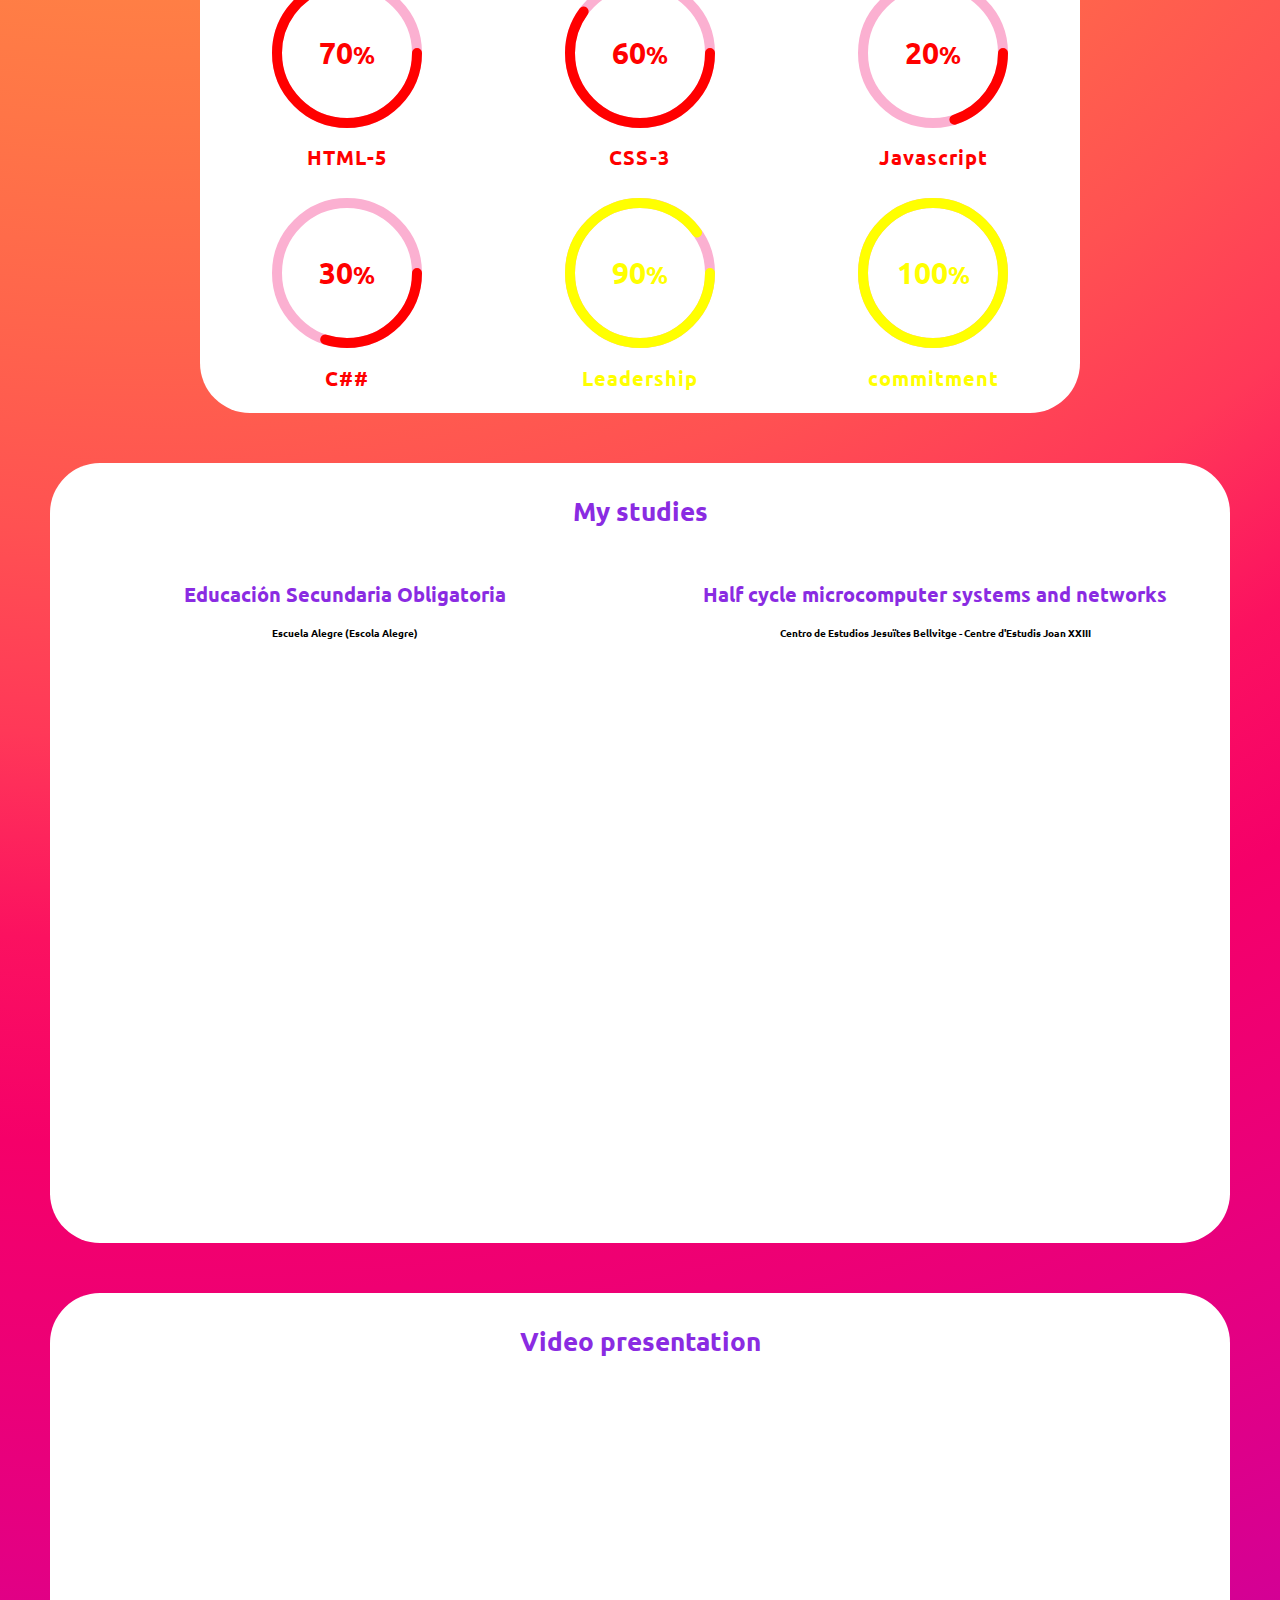
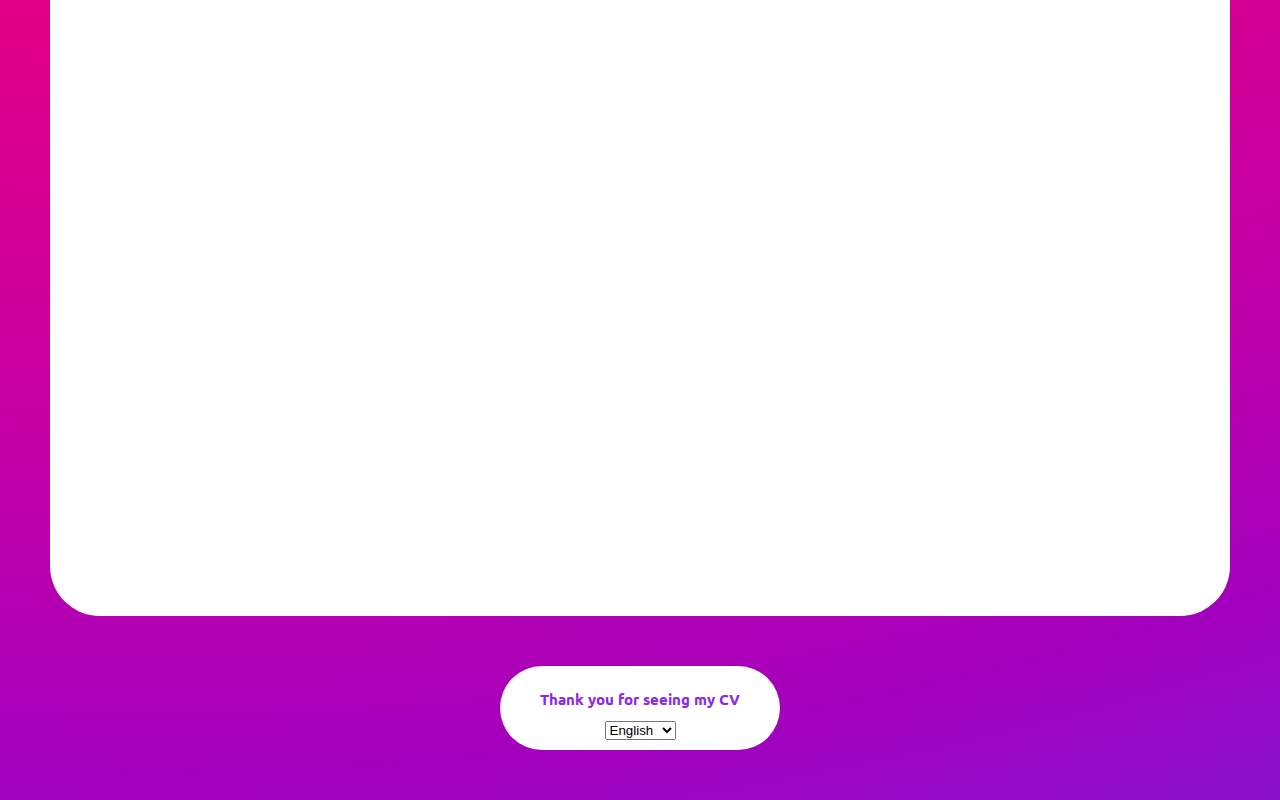
==== commit f0383ec7: "Sexto commit" ====
--- a/en/index.html
+++ b/en/index.html
@@ -34,7 +34,8 @@
         <div id="info" class="row">
             <div class="column2 About">
                 <h2>Presentación</h2>
-                <p>Hello, my name is Raúl and I am a young man from Barcelona, ​​my goal is to learn as much as possible during these next three years. I chose to study informatics due to the increase in technologies in the last 10 years, I believe that today computer science is one of the most important elements for the day.</p>
+                <p>Hello, my name is Raúl and I am a young man from Barcelona, ​​my goal is to learn as much as possible during these next three years. I chose to study informatics due to the increase in technologies in the last 10 years, I believe that
+                    today computer science is one of the most important elements for the day.</p>
             </div>
             <div class="Basic column2">
                 <div>
@@ -191,8 +192,8 @@
         <div>
             <h2>Thank you for seeing my CV</h2>
             <select name="language" id="language" onchange="language()">
-            <option value="ES" selected>English</option>
-            <option value="EN">Spanish</option>
+            <option value="EN" selected>English</option>
+            <option value="ES">Spanish</option>
         </select>
         </div>
     </footer>
--- a/css/style.css
+++ b/css/style.css
@@ -50,9 +50,15 @@
     border-radius: 100px;
 }
 
+#info a {
+    text-decoration: none;
+    color: #000;
+    font-size: 20px;
+}
+
 .column2 {
     width: 50%;
-    padding: 75px;
+    padding: 50px;
     float: left;
     padding-top: 10px;
 }
@@ -62,7 +68,7 @@
     border-radius: 50px;
     margin: 50px;
     text-align: justify;
-    padding: 75px;
+    padding: 5px;
 }
 
 .About>h2 {
@@ -378,5 +384,7 @@
     .column1>h2 {
         font-size: 7vw;
     }
-    
+    .box:hover {
+        transform: scale(1.0);
+    }
 }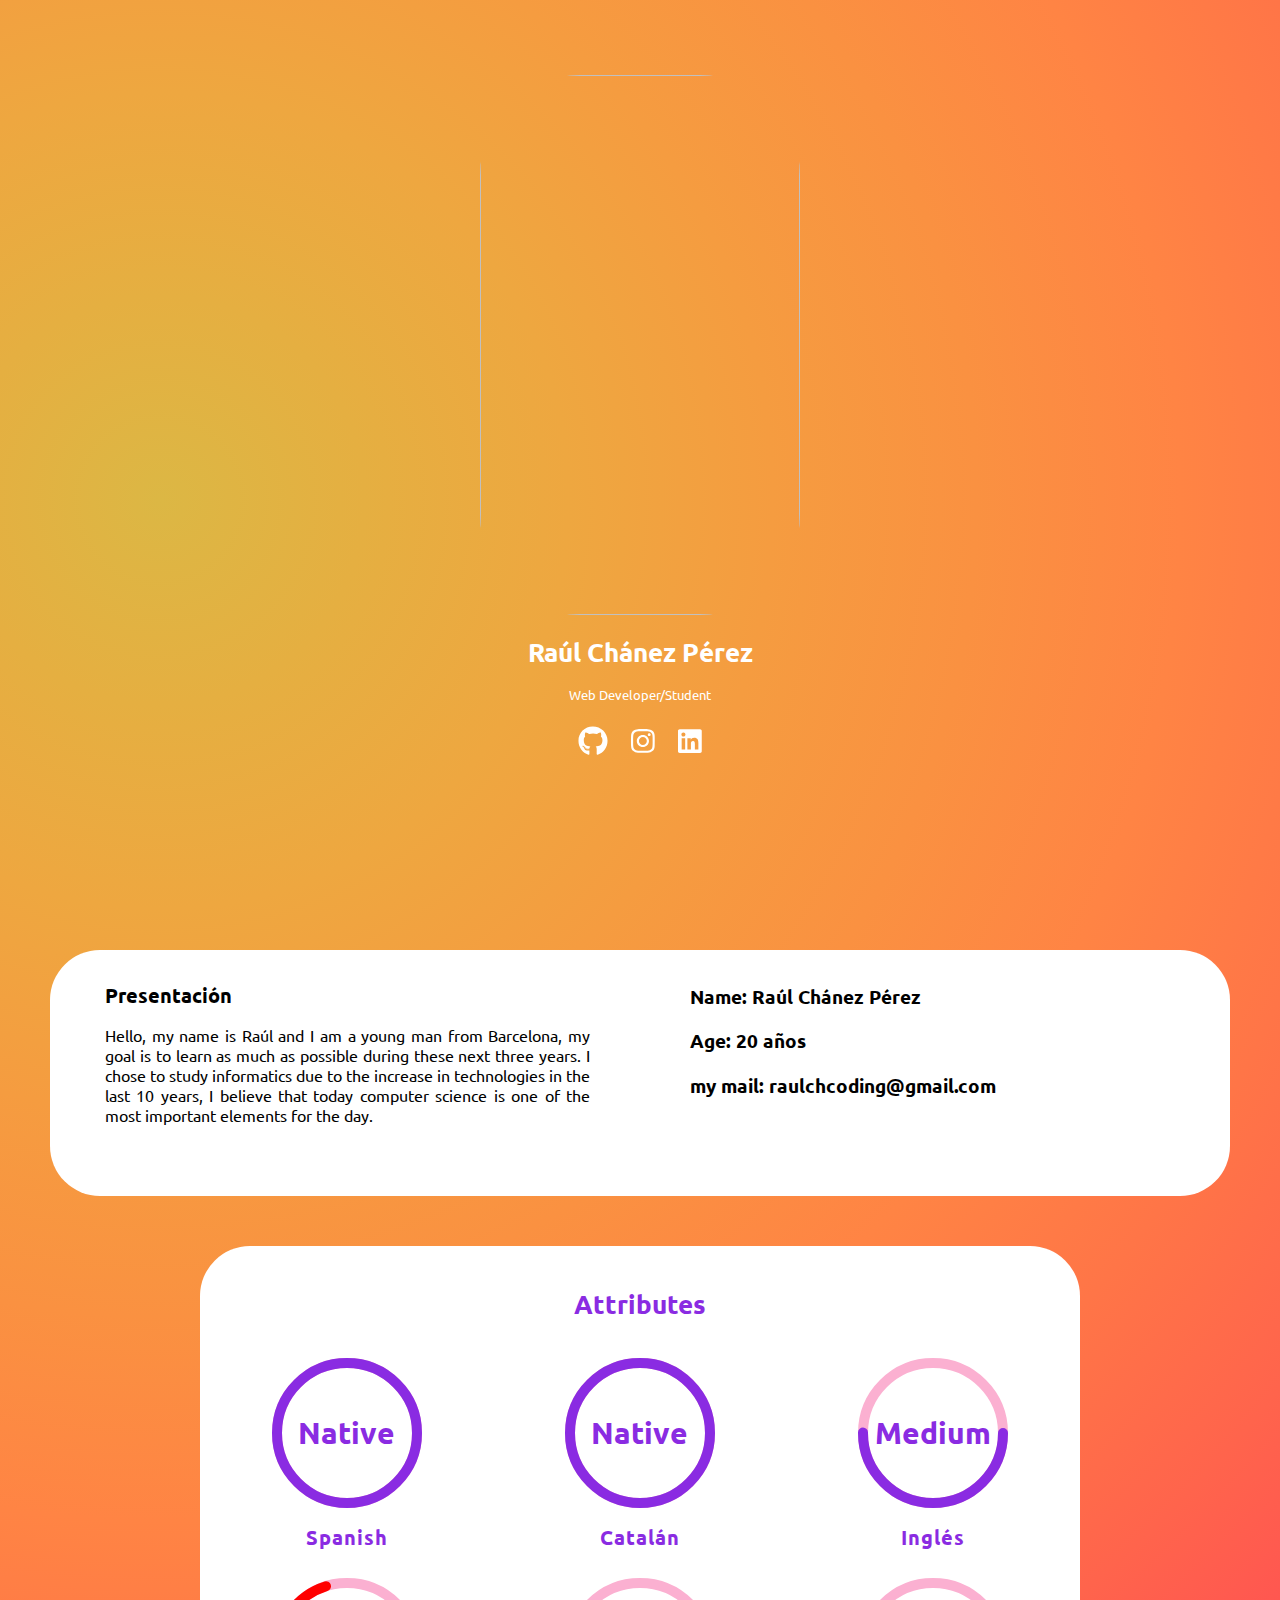
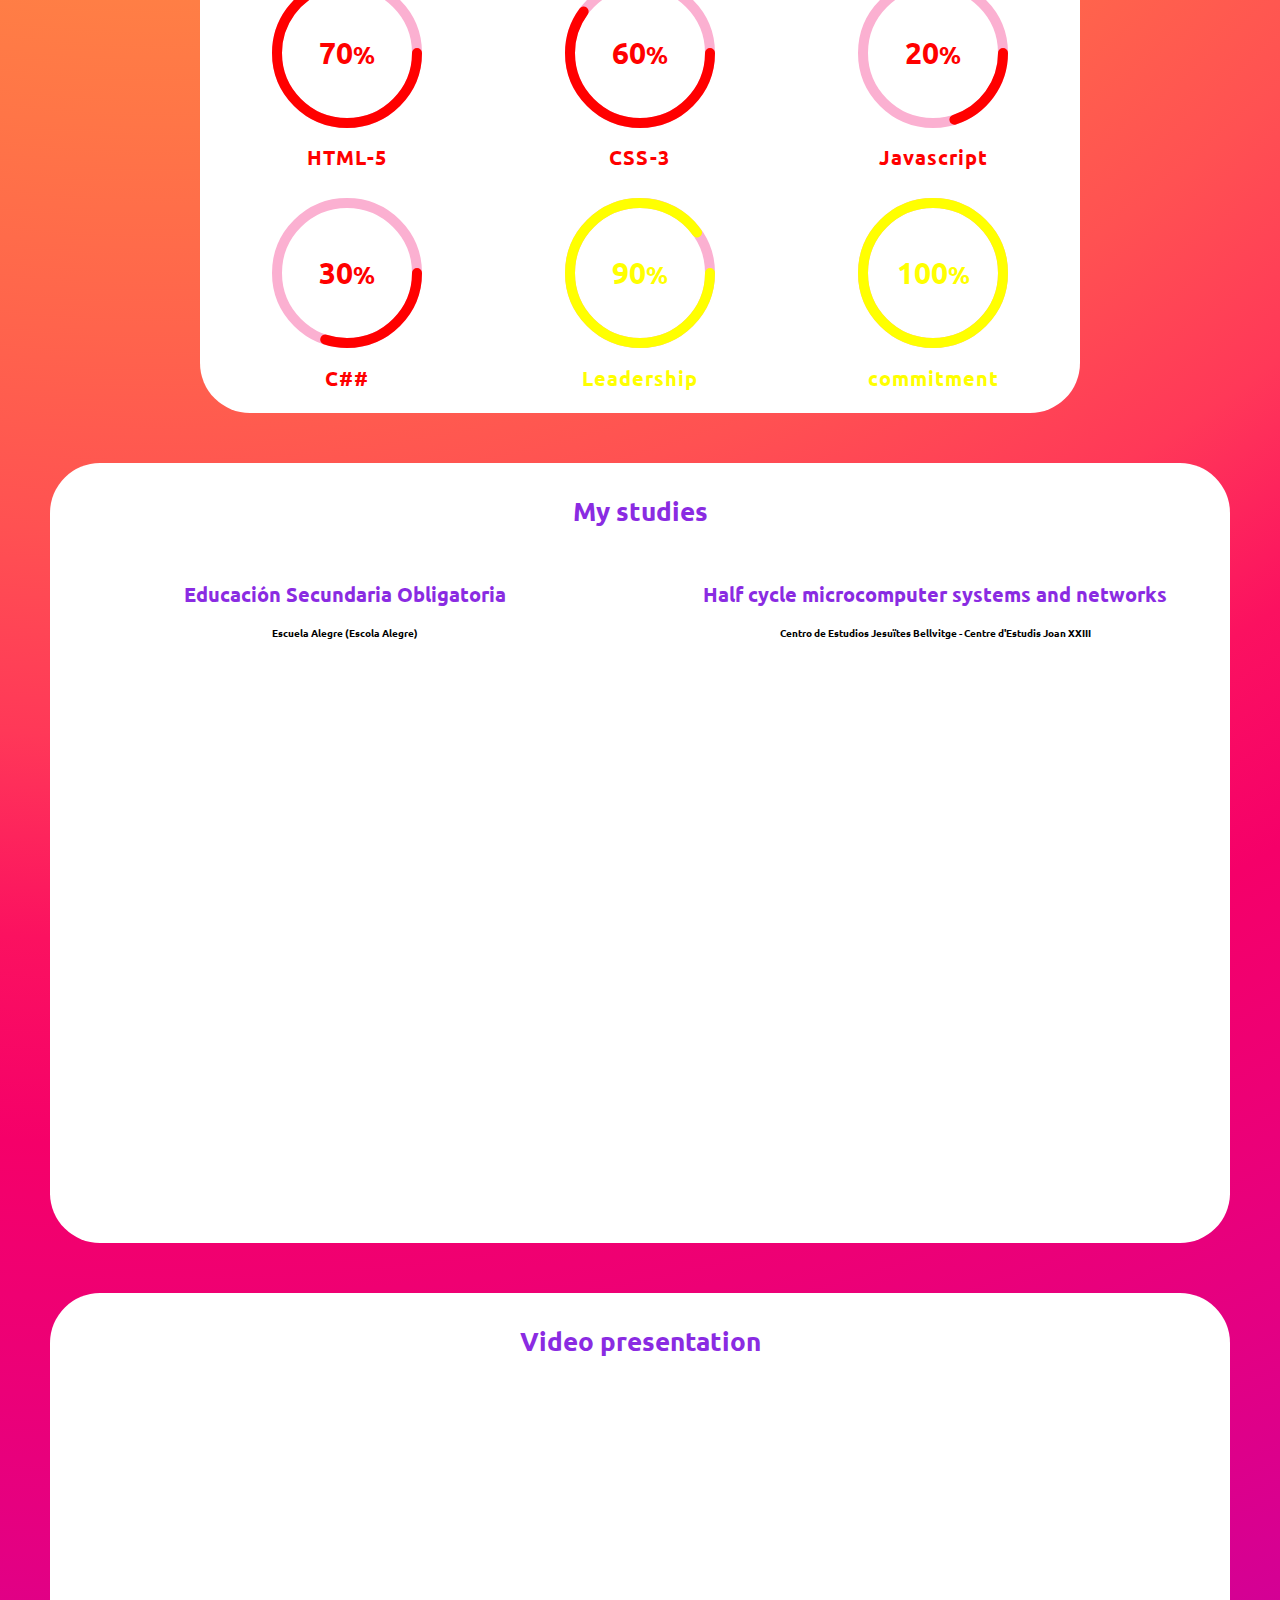
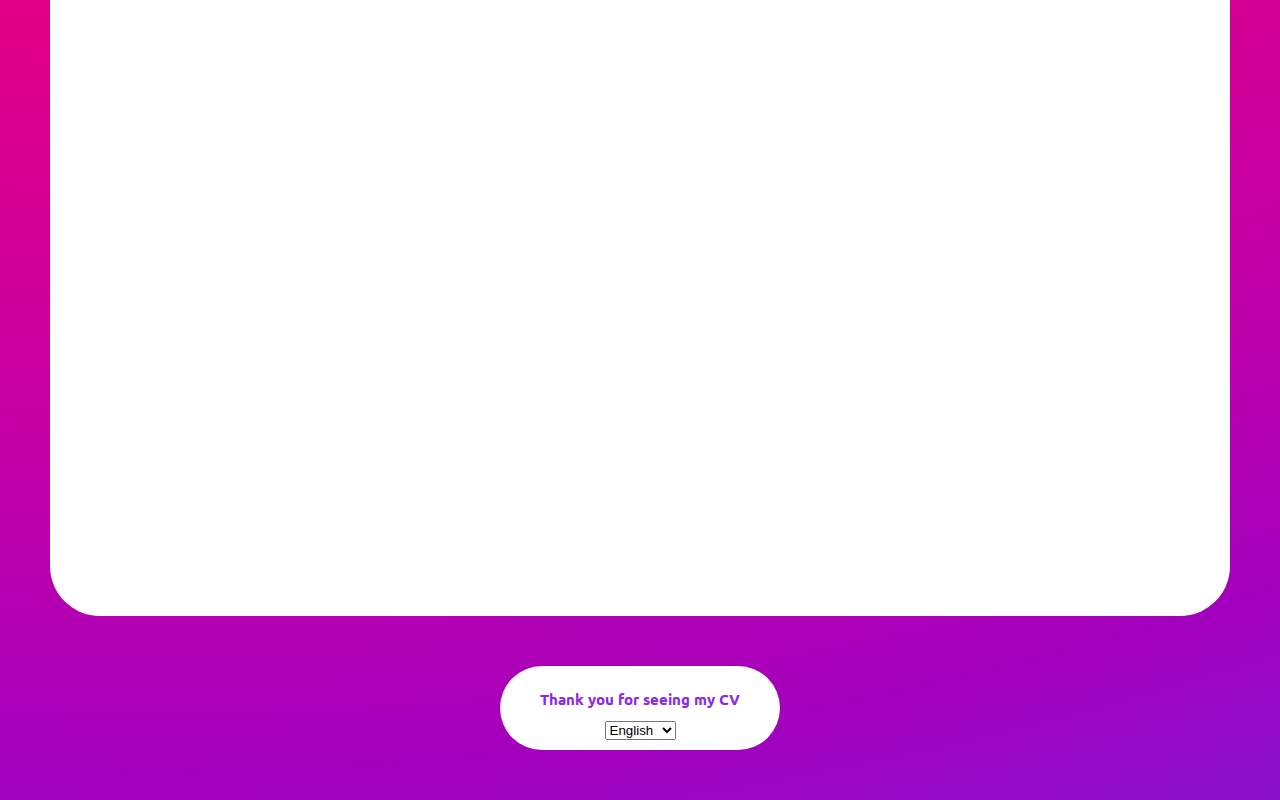
==== commit d5ee7f46: "Ultimo commit" ====
--- a/en/index.html
+++ b/en/index.html
@@ -45,7 +45,7 @@
                     <h3>Age: 20 años</h3>
                 </div>
                 <div>
-                    <a href="mailto:raulchcoding@gmail.com">my mail: raulchcoding@gmail.com</a>
+                    <h3><a href="mailto:raulchcoding@gmail.com">my mail: raulchcoding@gmail.com</a></h3>
                 </div>
             </div>
         </div>
--- a/css/style.css
+++ b/css/style.css
@@ -53,7 +53,6 @@
 #info a {
     text-decoration: none;
     color: #000;
-    font-size: 20px;
 }
 
 .column2 {
